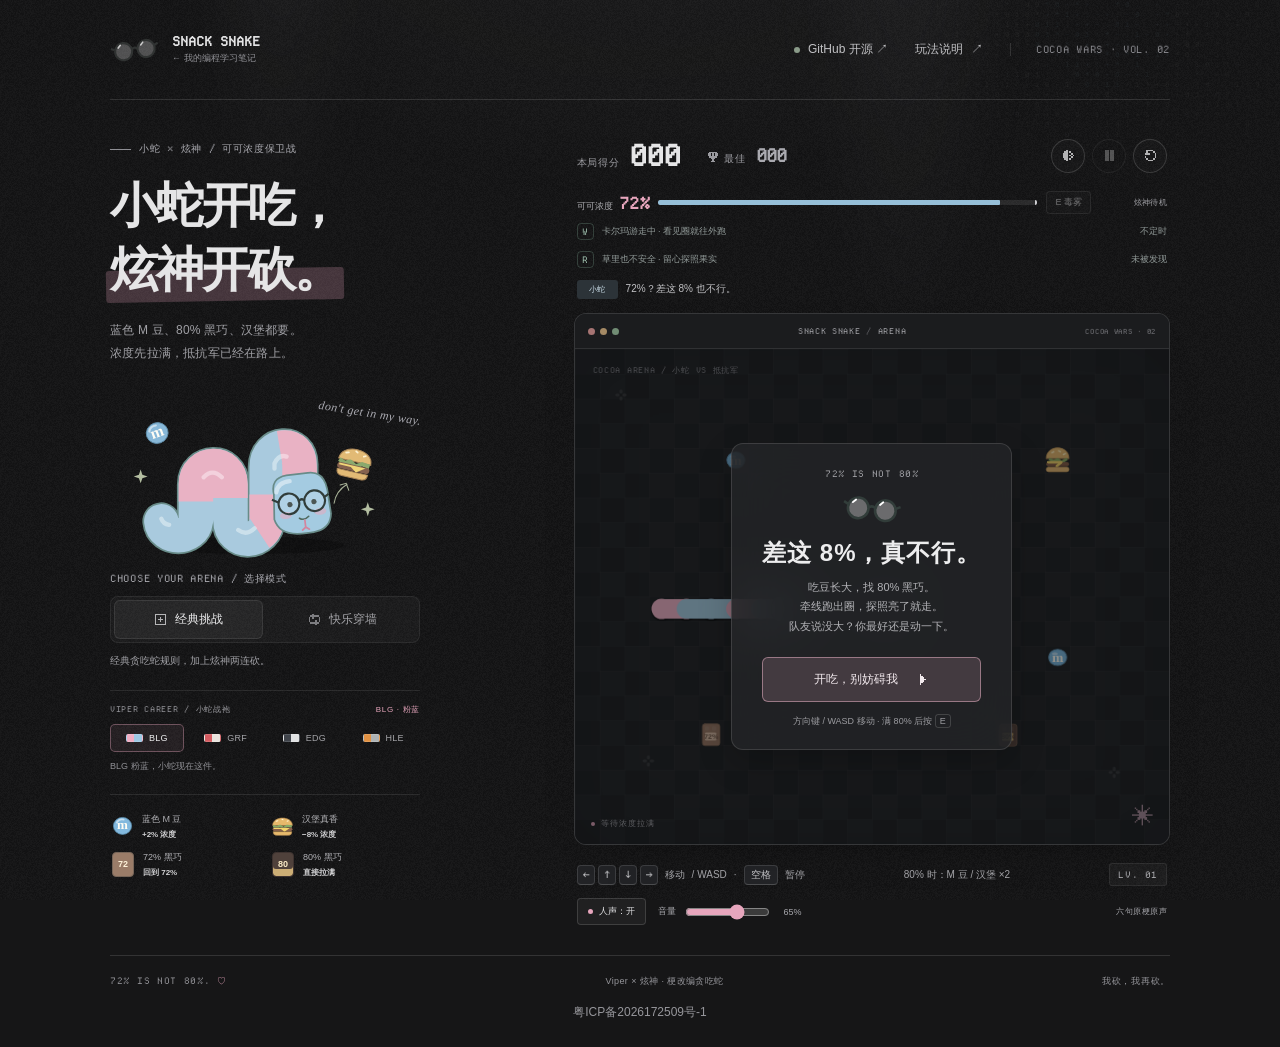
==== play/index.html @ d5237190 "Build personal programming notebook around the Snack Snake project" ====
<!doctype html>
<html lang="zh-CN">
<head>
<meta charset="UTF-8">
<meta name="viewport" content="width=device-width,initial-scale=1,viewport-fit=cover">
<meta name="theme-color" content="#161617">
<meta name="description" content="Viper × 炫神梗改编贪吃蛇：蓝色M豆、72%与80%黑巧、汉堡、毒雾护盾、抵抗军两连砍、卡尔玛牵线与小天潘森跳大。">
<link rel="canonical" href="https://viper3.icu/play/">
<link rel="icon" type="image/svg+xml" href="./favicon.svg">
<link rel="shortcut icon" href="./favicon.svg">
<title>粉蓝蛇蛇 · 浓度不够，炫神来凑</title>
<style>
:root{--paper:#f7f5ed;--ink:#303d3a;--muted:#808780;--pink:#f1aec4;--blue:#9ec8e4;--green:#dbe8cf;--line:#dcded3;--font:'PingFang SC','Hiragino Sans GB','Microsoft YaHei','Noto Sans CJK SC',sans-serif}
*{box-sizing:border-box}body{margin:0;background:var(--paper);color:var(--ink);font-family:var(--font);-webkit-font-smoothing:antialiased}button,a{-webkit-tap-highlight-color:transparent}button{font:inherit;color:inherit;cursor:pointer}button:focus-visible,a:focus-visible,canvas:focus-visible{outline:3px solid #528db2;outline-offset:4px}button:disabled{cursor:default;opacity:.4}button{touch-action:manipulation}button:not(:disabled){transition:background .18s,transform .18s,box-shadow .18s}button:not(:disabled):active{transform:translateY(2px)}button svg{width:20px;height:20px;fill:none;stroke:currentColor;stroke-width:1.7;stroke-linecap:round;stroke-linejoin:round}button svg.fill{fill:currentColor;stroke:none}.shell{max-width:1392px;padding:0 46px;margin:0 auto}.topbar{height:100px;border-bottom:1px solid var(--line);display:flex;align-items:center;justify-content:space-between;gap:20px}.brand{display:flex;gap:13px;align-items:center}.brand-mark{height:41px;width:49px;transform:rotate(-8deg)}.brand-name{font-family:Arial,Helvetica,sans-serif;font-size:15px;line-height:1.13;font-weight:800;letter-spacing:1px}.brand-name span{font-weight:500;font-size:10px;letter-spacing:2.2px}.top-right{display:flex;gap:27px;align-items:center;font-size:12px}.open-tag{display:flex;gap:8px;align-items:center;color:#727d6c}.open-tag i,.status-dot{width:6px;height:6px;background:#7e9a72;border-radius:50%}.text-btn{background:none;border:0;padding:9px 0;font-size:12px;display:flex;align-items:center;gap:8px}.text-btn:hover{color:#9a657e}.edition{border-left:1px solid var(--line);padding-left:25px;font:10px Arial,sans-serif;letter-spacing:1.8px;color:#8b9185}.layout{display:grid;grid-template-columns:minmax(280px,370px) minmax(0,1fr);gap:54px;padding:37px 0 30px;align-items:start}.intro{position:relative;padding-top:10px}.eyebrow{display:flex;gap:8px;align-items:center;font-size:10px;letter-spacing:2px;color:#7c8877;font-family:Arial,sans-serif}.eyebrow:before{content:'';width:21px;height:1px;background:#8c9985}h1{font-size:52px;line-height:1.34;letter-spacing:-2px;font-weight:650;margin:18px 0 16px}h1 .highlight{position:relative;isolation:isolate}h1 .highlight:before{content:'';position:absolute;inset:48% -4px 3%;background:var(--pink);z-index:-1;transform:rotate(-2deg);border-radius:3px}.intro-copy{font-size:12px;line-height:1.95;letter-spacing:.2px;color:#798076;margin:0}.mascot{height:211px;position:relative;margin:13px -6px 4px}.mascot>svg{width:100%;height:100%;overflow:visible}.mood{position:absolute;font:italic 12px Georgia,serif;letter-spacing:.4px;right:4px;top:28px;transform:rotate(9deg);color:#83907e}.mode-label{font-size:10px;letter-spacing:2px;color:#92978a;margin-bottom:10px}.modes{display:flex;gap:5px;background:#eaece2;padding:5px;border-radius:12px}.mode{flex:1;display:flex;align-items:center;justify-content:center;gap:7px;font-size:12px;padding:11px 5px;border:0;border-radius:8px;background:transparent;color:#7c8376}.mode[aria-pressed=true]{background:#fffef8;box-shadow:0 2px 7px #303d3a0a;color:var(--ink)}.mode svg{width:15px;height:15px}.mode-note{font-size:10px;color:#8f9588;margin:11px 0 0;min-height:17px}.snack-menu{display:flex;gap:20px;align-items:center;border-top:1px solid var(--line);margin-top:20px;padding-top:18px}.menu-item{display:flex;align-items:center;gap:9px;font-size:10px;color:#7a8276}.menu-item svg{width:30px;height:30px}.menu-item strong{font-weight:600;color:#56634f;margin-left:3px}.play-panel{min-width:0}.scorebar{display:flex;align-items:center;justify-content:space-between;padding:0 3px 16px;gap:8px}.scores{display:flex;align-items:center;gap:26px}.scoregroup{display:flex;gap:10px;align-items:baseline}.score-label{font-size:10px;letter-spacing:1px;color:#90978b}.score-number{font:600 29px Arial,sans-serif;letter-spacing:-1px;min-width:41px;font-variant-numeric:tabular-nums}.best-score{font-size:18px;color:#8c9685;min-width:26px}.record-icon{width:14px;height:14px;fill:none;stroke:#a0a78e;stroke-width:1.7;vertical-align:-2px;margin-right:4px}.round-actions{display:flex;gap:7px}.icon-btn{width:34px;height:34px;display:grid;place-items:center;border:1px solid #dce0d3;border-radius:50%;background:transparent}.icon-btn:hover{background:#e9eddf}.icon-btn svg{width:15px;height:15px}.board-frame{padding:10px;background:#e4eadb;border:1px solid #d1dac7;border-radius:24px;box-shadow:0 7px 0 #dbe1d1,0 18px 35px -24px #6c785c70;position:relative}.board{position:relative;border:1px solid #d3ddca;border-radius:15px;overflow:hidden;isolation:isolate;background:#f0f3e6}.board:after{content:'';position:absolute;inset:0;pointer-events:none;box-shadow:inset 0 0 30px #6481560a;z-index:3;border-radius:inherit}canvas{width:100%;height:auto;aspect-ratio:6/5;display:block;touch-action:none;outline:none}.overlay{position:absolute;inset:0;display:flex;align-items:center;justify-content:center;z-index:5;background:#f4f5eb35;transition:opacity .2s}.overlay[hidden]{display:none}.start-card{position:relative;text-align:center;background:#fffdf3f5;border:1px solid #fff;border-radius:22px;padding:27px 34px 24px;box-shadow:0 14px 50px #566c4b15;backdrop-filter:blur(7px);min-width:265px;transform:rotate(-1deg)}.tiny-title{font:9px Arial,sans-serif;letter-spacing:2.7px;color:#88927e}.card-glasses{display:block;width:59px;height:33px;margin:13px auto 4px;transform:rotate(6deg)}.overlay h2{font-size:27px;line-height:1.3;letter-spacing:1px;font-weight:600;margin:12px 0 9px}.overlay-copy{font-size:11px;color:#8c937f;line-height:1.8;margin:0 0 20px}.primary-btn{border:1px solid var(--ink);background:var(--ink);color:#fffdf3;padding:13px 26px;border-radius:10px;display:flex;gap:19px;align-items:center;justify-content:center;font-size:12px;width:100%;box-shadow:0 3px 0 #15251e}.primary-btn:hover{background:#48594b;box-shadow:0 4px 0 #15251e}.primary-btn svg{height:13px;width:13px}.start-hint{font-size:9px;color:#9a9f8f;margin:13px 0 0}.start-hint kbd{font:inherit;border:1px solid #dedfd3;border-radius:3px;padding:1px 4px}.board-top-note{position:absolute;left:18px;top:16px;font:8px Arial,sans-serif;letter-spacing:1.8px;color:#adb49d;pointer-events:none}.corner-flower{position:absolute;right:15px;bottom:14px;color:#aebca0;pointer-events:none;font-size:22px;font-family:Georgia,serif}.board-status{position:absolute;left:16px;bottom:15px;display:flex;align-items:center;gap:6px;color:#98a58a;font-size:8px;letter-spacing:1px;pointer-events:none}.board-status .status-dot{width:4px;height:4px;background:#99ac86}.under-board{display:flex;justify-content:space-between;align-items:center;padding:22px 3px 0;gap:10px}.control-hint{display:flex;align-items:center;gap:7px;font-size:10px;color:#8a9380}.keys{display:flex;gap:3px}.keys kbd{display:grid;place-items:center;width:18px;height:20px;border:1px solid #d5dbca;border-bottom-width:2px;border-radius:4px;font:10px Arial,sans-serif;color:#78866b;background:#fbfcf4}.under-note{font-size:10px;color:#8c9681}.under-note em{font-style:normal;color:#5d7450}.level-pill{font:9px Arial,sans-serif;background:#e9edde;color:#7c8a70;padding:5px 8px;border-radius:5px;letter-spacing:.6px}.footer{border-top:1px solid var(--line);padding:19px 0 23px;display:flex;align-items:center;justify-content:space-between;color:#919787;font-size:9px;letter-spacing:.4px}.footer .english{font:9px Arial,sans-serif;letter-spacing:1.4px}.footer b{color:#d194a9;font-weight:400}.dpad{display:none;grid-template-columns:repeat(3,46px);grid-template-rows:repeat(2,39px);gap:5px;justify-content:center;margin:20px auto 0}.dpad button{background:#e8ecdf;border:1px solid #d3dcc8;border-bottom-width:3px;border-radius:10px;font:20px Arial,sans-serif}.dpad [data-dir=up]{grid-column:2}.dpad [data-dir=left]{grid-column:1;grid-row:2}.dpad [data-dir=down]{grid-column:2;grid-row:2}.dpad [data-dir=right]{grid-column:3;grid-row:2}.toast{position:fixed;bottom:30px;left:50%;transform:translate(-50%,20px);padding:12px 22px;background:#303d3af2;color:#fffdf5;border-radius:11px;opacity:0;pointer-events:none;font-size:12px;transition:.2s;z-index:20;max-width:90%;text-align:center}.toast.show{transform:translate(-50%,0);opacity:1}dialog{border:1px solid #dedfd1;background:var(--paper);color:var(--ink);border-radius:24px;padding:30px 34px;max-width:430px;width:calc(100% - 36px);box-shadow:0 15px 80px #303d3a25}dialog::backdrop{background:#303d3a55;backdrop-filter:blur(4px)}.dialog-top{display:flex;justify-content:space-between;align-items:center}dialog h2{font-size:23px;margin:0}dialog p{font-size:12px;line-height:2;color:#7a8273;margin:19px 0}.rules{padding:0;list-style:none;margin:22px 0}.rules li{font-size:12px;border-top:1px solid var(--line);padding:13px 0;display:flex;justify-content:space-between;gap:12px}.rules span{color:#8d9584}.small-copy{font-size:10px!important}.float-up{animation:float 4s ease-in-out infinite;transform-origin:50% 50%}@keyframes float{50%{transform:translateY(-8px) rotate(2.5deg)}}.wiggle{animation:wiggle .3s ease-in-out}@keyframes wiggle{25%{transform:translateX(-3px)}75%{transform:translateX(3px)}}@media(min-width:1450px){.layout{padding-top:52px;gap:70px}.mascot{height:239px}h1{font-size:58px}.topbar{height:110px}}
@media(max-width:1100px){.shell{padding:0 30px}.layout{grid-template-columns:280px minmax(0,1fr);gap:30px;padding-top:30px}h1{font-size:45px}.mascot{height:172px}.scores{gap:17px}.scoregroup{gap:7px}.control-hint{font-size:9px}.control-hint .wasd{display:none}.intro-copy{font-size:11px}.snack-menu{gap:12px}.start-card{padding:20px 26px;min-width:245px}.edition{display:none}.under-note{font-size:9px}}
@media(min-width:781px) and (max-height:850px){.shell{max-width:1160px;padding:0 34px}.topbar{height:72px}.layout{grid-template-columns:310px minmax(0,1fr);gap:42px;padding:23px 0 20px}.play-panel{max-width:calc((100svh - 258px)*1.2);justify-self:end}.intro{padding-top:7px}.eyebrow{font-size:9px}h1{font-size:44px;margin:13px 0 11px}.intro-copy{font-size:11px}.mascot{height:166px;margin-top:4px}.mode-label{font-size:9px;margin-bottom:8px}.mode{padding:9px 5px}.mode-note{font-size:9px}.snack-menu{margin-top:15px;padding-top:13px}.under-board{padding-top:17px}.footer{padding:16px 0 20px}}
@media(max-width:780px){.shell{max-width:620px;padding:0 22px}.topbar{height:77px}.top-right{gap:19px}.open-tag{font-size:10px}.brand-name{font-size:12px}.brand-name span{font-size:8px}.brand-mark{width:38px;height:33px}.layout{display:flex;flex-direction:column;gap:23px;padding:25px 0}.intro{padding:0;width:100%}.eyebrow{font-size:9px}h1{font-size:37px;letter-spacing:-1px;margin:12px 0 9px;line-height:1.4}h1 br{display:none}.intro-copy{font-size:11px;line-height:1.8}.mascot{position:absolute;right:-8px;top:-16px;width:147px;height:126px;pointer-events:none}.mood{display:none}.mascot .decor{display:none}.intro h1{max-width:75%}.intro-copy{max-width:70%}.mode-box{margin-top:20px;display:flex;align-items:center;gap:12px}.mode-label{display:none}.modes{width:255px;padding:4px}.mode{padding:9px 6px;font-size:11px}.mode-note{margin:0;font-size:9px;max-width:115px;line-height:1.7}.snack-menu{display:none}.play-panel{width:100%}.scorebar{padding-bottom:13px}.board-frame{padding:7px;border-radius:20px}.board{border-radius:13px}.under-board{padding-top:17px}.dpad{display:grid}.footer{font-size:8px;gap:10px;padding-top:17px}.footer .english{font-size:8px;letter-spacing:.6px}.under-note{font-size:9px}.board-top-note{font-size:7px;left:12px;top:12px}.board-status{left:12px;bottom:11px}.corner-flower{right:12px;bottom:8px}.start-card{min-width:220px;padding:17px 24px}.overlay h2{font-size:23px}.overlay-copy{margin-bottom:15px;font-size:10px}.card-glasses{width:48px;height:26px;margin-top:10px}.start-hint{font-size:8px}.primary-btn{padding:12px 20px;font-size:11px}.tiny-title{font-size:8px}}
@media(max-width:390px){.shell{padding:0 16px}.intro h1{font-size:31px}.mascot{width:130px;right:-10px;top:-10px}.top-right{gap:10px}.open-tag{display:none}.mode-note{font-size:8px}.modes{min-width:218px}.scores{gap:13px}.score-label{font-size:9px}.score-number{font-size:25px}.best-score{font-size:17px}.icon-btn{width:31px;height:31px}.round-actions{gap:5px}.control-hint{gap:5px;font-size:8px}.keys kbd{width:16px;height:18px}.under-note{font-size:8px}.start-card{min-width:200px;padding:15px 20px}.start-hint{margin-top:10px}}
.highlight{display:inline-block;white-space:nowrap}
@media(max-width:780px){h1 br{display:block}}
@media(prefers-reduced-motion:reduce){*{animation:none!important;transition:none!important}}

.eyebrow{font-family:var(--font);letter-spacing:1.4px}.meme-menu{display:grid;grid-template-columns:1fr 1fr;gap:11px 10px}.menu-item{font-size:9px;gap:7px}.menu-item svg{width:25px;height:25px;flex-shrink:0}.menu-item strong{font-size:8px;display:block;margin:3px 0 0}.cocoa-icon{display:grid;place-items:center;width:22px;height:25px;border:1px solid #796455;border-radius:4px;background:#9e7b64;color:#fff1d3;font:700 9px Arial,sans-serif;flex-shrink:0;margin:0 2px}.cocoa-icon.high{background:#514139;border-color:#3e322e;box-shadow:inset 0 -7px #d1ae6b;color:#ffedc1}.meme-hud{margin:0 3px 11px}.fuel-row{display:flex;gap:9px;align-items:center;height:25px}.fuel-label{font-size:9px;white-space:nowrap;color:#87917c}.fuel-label strong{font:600 16px Arial,sans-serif;color:#657b55;margin-left:4px}.fuel-track{flex:1;min-width:20px;height:8px;background:#e5e5da;border-radius:5px;position:relative;overflow:hidden}.fuel-track span{display:block;background:#b7c6a1;height:100%;width:90%;transition:width .2s,background .2s;border-radius:inherit}.fuel-track i{position:absolute;right:0;top:0;width:2px;height:100%;background:#8f9d7b}.fuel-track.charged span{background:linear-gradient(90deg,#9ac7df,#dda9c1)}.power-btn{font-size:9px;white-space:nowrap;border:1px solid #bdcfb1;border-bottom-width:2px;background:#dce8cf;border-radius:6px;padding:5px 8px;line-height:1.3;color:#536c43}.power-btn:not(:disabled){background:#303d3a;border-color:#303d3a;color:#fff9ee}.power-btn:disabled{opacity:.5}.rival-status{font-size:8px;letter-spacing:.3px;color:#8a927e;white-space:nowrap;min-width:67px;text-align:right}.rival-status.danger{color:#a85c45}.dialogue-row{display:flex;align-items:center;gap:8px;margin-top:7px;font-size:10px;min-height:22px;color:#64745b}.speaker{display:inline-flex;justify-content:center;align-items:center;min-width:41px;flex-shrink:0;background:#dcebf3;color:#68889c;padding:4px 7px;border-radius:5px;font-size:8px}.speaker.enemy{background:#f3dfcd;color:#a17650}.dialogue-row #dialogue{line-height:1.6}.meme-notes{border-top:1px solid var(--line);padding:15px 0;margin:8px 0 13px;font-size:11px}.meme-notes summary{cursor:pointer;color:#667b57}.meme-notes p{font-size:10px;margin:12px 0;line-height:1.9}.meme-notes a{display:block;font-size:10px;line-height:2;color:#638ca3;text-decoration:none}dialog{max-height:85svh;overflow:auto}.board-frame.powered{border-color:#b3c8a0;box-shadow:0 7px 0 #c5d7b4,0 0 29px #b7d6a53a}.board-frame.under-attack{border-color:#d9b295}.dpad{position:relative}.mobile-power{grid-column:3;grid-row:1;font:9px var(--font)!important;background:#d9e8d0!important}.footer .english:last-child{font-family:var(--font);letter-spacing:1px}
@media(min-width:781px){.play-panel{width:100%;max-width:calc((100svh - 320px)*1.2);justify-self:end}}
@media(min-width:781px) and (max-height:850px){.play-panel{max-width:calc((100svh - 320px)*1.2)}.mascot{height:151px}.meme-menu{padding-top:11px;margin-top:12px;gap:8px}.menu-item{font-size:8px}.under-note{font-size:8px}.wasd{display:none!important}.meme-hud{margin-bottom:10px}.fuel-row{gap:7px}}
@media(max-width:780px){.meme-menu{display:none}.eyebrow{font-size:8px}.meme-hud{margin:0 2px 10px}.fuel-row{gap:6px}.fuel-label{font-size:8px}.fuel-label strong{font-size:14px;margin-left:3px}.power-btn{font-size:8px;padding:5px 6px}.rival-status{font-size:7px;min-width:60px}.dialogue-row{font-size:9px;margin-top:6px;min-height:23px}.speaker{font-size:7px;min-width:36px;padding:3px 5px}.under-note{font-size:8px;max-width:115px;text-align:center;line-height:1.7}.footer{flex-wrap:wrap}.intro-copy{max-width:73%}.mood{display:none}.start-card{padding-left:19px;padding-right:19px}.overlay h2{font-size:21px}.overlay-copy{font-size:9px}.tiny-title{letter-spacing:2px}}

.audio-controls{display:flex;align-items:center;gap:12px;margin:12px 3px 0;font-size:9px;color:#8a9382;min-height:25px}.voice-toggle{display:flex;align-items:center;gap:6px;white-space:nowrap;border:1px solid #d5ddca;background:transparent;padding:6px 10px;border-radius:6px;font-size:9px}.voice-toggle i{width:5px;height:5px;border-radius:50%;background:#b2b7a9}.voice-toggle[aria-pressed=true]{background:#e6eddf;color:#60794f}.voice-toggle[aria-pressed=true] i{background:#88a86c}.voice-toggle.speaking{border-color:#98b7ce;background:#e1edf2}.audio-controls label{display:flex;align-items:center;gap:7px}.audio-controls input{width:85px;accent-color:#8caa7d;cursor:pointer}.audio-controls output{width:26px;font:9px Arial,sans-serif}.voice-caption{margin-left:auto;min-width:0;overflow:hidden;text-overflow:ellipsis;white-space:nowrap;font-size:8px;letter-spacing:.5px}.voice-samples{border:0;border-top:1px solid var(--line);padding:17px 0 0;margin:18px 0}.voice-samples legend{font-size:11px;color:#687b5b;padding-right:9px}.voice-samples>div{display:grid;grid-template-columns:1fr 1fr;gap:7px}.voice-samples button{font-size:10px;text-align:left;background:#e9ede1;border:1px solid #d5ddca;border-radius:6px;padding:9px 8px;line-height:1.5}.voice-samples p{margin:10px 0;font-size:9px;line-height:1.8}.voice-samples a{color:#638ca3}.voice-samples button:before{content:'▷';margin-right:5px;color:#7b9370}input:focus-visible{outline:2px solid #528db2;outline-offset:3px}
@media(min-width:781px){.play-panel{max-width:calc((100svh - 403px)*1.2)}}
@media(max-width:780px){.audio-controls{gap:8px;margin-top:12px}.audio-controls input{width:74px}.voice-caption{font-size:7px}.voice-toggle{font-size:8px;padding:6px 8px}}

@font-face{font-family:DepartureMono;src:url('[data-uri]') format('woff2');font-display:swap}
:root{--paper:#161617;--ink:#e2e2e3;--muted:#96969a;--pink:#f1aec4;--blue:#9ec8e4;--green:#dbe8cf;--line:#ffffff20;--accent:#e7a6bd;--accent-2:#96bfd8;--board-bg:#191a1c;--board-alt:#1d1e20;--board-line:#ffffff09;--font-mono:'DepartureMono',monospace}
body{isolation:isolate;background:var(--paper);color:var(--ink)}
.ambient-lights{position:fixed;inset:0;z-index:0;overflow:hidden;pointer-events:none;background:radial-gradient(ellipse 54% 45% at 50% -12%,#ffffff0b,transparent 78%)}
.ambient-lights:before,.ambient-lights:after{content:"";position:absolute;inset:-24%;pointer-events:none;filter:blur(30px)}
.ambient-lights:before{background:radial-gradient(ellipse 110px 620px at 31% 0%,#d8d8dc12,transparent 78%),radial-gradient(ellipse 130px 700px at 64% 5%,#d5d5da10,transparent 80%);animation:light-drift 24s ease-in-out infinite alternate}
.ambient-lights:after{background:radial-gradient(ellipse 600px 260px at 50% 0%,#ffffff09,transparent 78%);animation:light-breathe 12s ease-in-out infinite alternate}
.glyph-field{position:fixed;inset:0;width:100%;height:100%;z-index:1;pointer-events:none;opacity:.74}
.page-grain{position:fixed;inset:0;z-index:2;opacity:.15;pointer-events:none;background:url('[data-uri]') repeat;background-size:128px 128px}
.shell{position:relative;z-index:3;max-width:1152px}
.topbar,.footer{border-color:var(--line)}
.brand-name{font-family:var(--font-mono);color:#e4e4e5;font-size:13px;letter-spacing:0}.brand-name span{font-size:8px;letter-spacing:1.2px;color:#929297}
.brand{text-decoration:none;color:inherit}.brand-name span{font-family:var(--font);letter-spacing:0;font-size:9px}.brand-mark{opacity:.78}.brand-mark use{filter:grayscale(.8)}
.top-right,.text-btn{color:#c2c2c5}.open-tag{color:#a5b5a3}.open-tag i,.status-dot{background:#8a9b89}.edition{color:#8d8d92;border-color:#ffffff20}
.text-btn:hover,.meme-notes summary:hover{color:var(--accent)}
h1{color:#e5e5e6}h1 .highlight:before{background:var(--accent);opacity:.23;transform:rotate(-1deg)}
.eyebrow,.mode-label,.palette-heading,.edition,.score-label,.tiny-title,.board-top-note,.window-build,.footer .english{font-family:var(--font-mono);letter-spacing:.7px}
.eyebrow,.mode-label{color:#aaaab0}.eyebrow:before{background:#8e8e93}.intro-copy,.mode-note{color:#a0a0a5}
.mood{color:#aaaab1}.mascot>svg{filter:saturate(.88)}.mascot .mascot-outline{stroke:var(--mascot-outline)}.mascot .mascot-body{stroke:var(--mascot-body)}.mascot .mascot-accent{stroke:var(--mascot-accent)}.mascot .mascot-head{fill:var(--mascot-head);stroke:var(--mascot-outline)}
.modes{background:#ffffff08;border:1px solid #ffffff12;border-radius:8px;padding:3px}.mode{border-radius:6px;color:#a4a4a8}.mode[aria-pressed=true]{color:#ededee;background:#ffffff0c;box-shadow:inset 0 0 0 1px #ffffff17}.mode svg{opacity:.72}
.palette-box{margin-top:19px;padding-top:13px;border-top:1px solid #ffffff18}.palette-heading{display:flex;justify-content:space-between;align-items:center;gap:10px;font-size:8px;color:#98989d}.palette-current{color:var(--accent);font-family:var(--font)}
.palette-options{display:flex;gap:5px;margin-top:9px}.palette-option{display:flex;align-items:center;justify-content:center;gap:6px;min-width:0;flex:1;padding:7px 4px;background:transparent;border:1px solid transparent;border-radius:5px;color:#a4a4a8;font-size:9px;letter-spacing:.2px}.palette-option:hover{background:#ffffff08}.palette-option[aria-pressed=true]{border-color:color-mix(in srgb,var(--accent) 38%,transparent);background:color-mix(in srgb,var(--accent) 8%,transparent);color:#eeeeef}.swatch{width:17px;height:8px;border-radius:2px;background:linear-gradient(90deg,#f1aec4 0 50%,#9ec8e4 50%);border:1px solid #ffffff20;flex-shrink:0}.swatch.griffin{background:linear-gradient(90deg,#d45c61 0 50%,#e9e3dd 50%)}.swatch.edg{background:linear-gradient(90deg,#40444b 0 50%,#e0e1e2 50%)}.swatch.hle{background:linear-gradient(90deg,#e19142 0 50%,#aeb3b4 50%)}.palette-note{font-size:9px;line-height:1.6;color:#8e8e93;margin:7px 0 0;min-height:14px}
.snack-menu{border-color:#ffffff19}.menu-item{color:#b1b1b5}.menu-item strong{color:#d2d2d4}.cocoa-icon{filter:saturate(.85)}
.score-number{font-family:var(--font-mono);color:#e5e5e6}.best-score{color:#aaaab0}.score-label{color:#9b9ba0}.record-icon{stroke:#a5a5aa}
.icon-btn{border-color:#ffffff26;color:#cdcdcf;background:#ffffff04}.icon-btn:hover{background:#ffffff0c}.round-actions svg{opacity:.85}.pixel-icon{fill:currentColor;stroke:none;shape-rendering:crispEdges;flex-shrink:0}
.meme-hud{margin-bottom:13px}.fuel-label{color:#b0b0b4}.fuel-label strong{font-family:var(--font-mono);color:var(--accent)}.fuel-track{height:5px;background:#ffffff18;border-radius:2px}.fuel-track span{background:var(--accent-2);border-radius:1px}.fuel-track.charged span{background:linear-gradient(90deg,var(--accent-2),var(--accent))}.fuel-track i{background:#d0d0d4}.power-btn{border:1px solid #ffffff25;border-radius:4px;background:#ffffff08;color:#c8c8ca}.power-btn:not(:disabled){background:color-mix(in srgb,var(--accent) 16%,#191a1c);border-color:color-mix(in srgb,var(--accent) 42%,transparent);color:#f1e9ec}.rival-status{color:#a0a0a5}.rival-status.danger{color:#e0a27f}.dialogue-row{color:#c1c1c4}.speaker{background:color-mix(in srgb,var(--accent-2) 15%,#191a1c);color:#c9dce6;border-radius:3px}.speaker.enemy{background:#d39a6d18;color:#e1bb9d}
.board-frame{padding:0;background:#191a1c;border:1px solid #ffffff20;border-radius:12px;box-shadow:0 16px 42px -34px #000b;overflow:hidden}
.board-window-bar{height:35px;display:flex;align-items:center;justify-content:space-between;gap:12px;padding:0 13px;border-bottom:1px solid #ffffff18;background:#1b1c1e;color:#aaaaaf;font:8px var(--font-mono);letter-spacing:.7px}
.window-lights{display:flex;gap:5px}.window-lights i{display:block;width:7px;height:7px;border-radius:50%;background:#727276}.window-lights i:first-child{background:#a67473}.window-lights i:nth-child(2){background:#a58a65}.window-lights i:nth-child(3){background:#718c74}.board-window-bar>b,.board-window-bar b{color:#646469;font-weight:400}.window-build{font-size:7px;color:#77777c}
.board{border:0;border-radius:0;background:var(--board-bg)}.board:after{inset:0;border-radius:0;box-shadow:inset 0 0 70px #0002}
.overlay{background:#11121477}.start-card{background:#242528c9;border:1px solid #ffffff20;border-radius:12px;padding:24px 30px 21px;box-shadow:0 12px 34px #0003;backdrop-filter:blur(28px) saturate(112%);-webkit-backdrop-filter:blur(28px) saturate(112%);transform:none}.tiny-title{color:#a8a8ad}.overlay h2{color:#ededee;font-size:24px}.overlay-copy{color:#b3b3b7}.card-glasses{filter:grayscale(.15)}
.primary-btn{border-color:color-mix(in srgb,var(--accent) 45%,#ffffff20);background:color-mix(in srgb,var(--accent) 16%,#242528);color:#f2e9ed;border-radius:6px;box-shadow:none}.primary-btn:hover{background:color-mix(in srgb,var(--accent) 23%,#242528);box-shadow:none;transform:translateY(-2px)}.start-hint{color:#9c9ca1}.start-hint kbd{border-color:#ffffff27}.board-top-note{color:#85858a}.corner-flower{color:color-mix(in srgb,var(--accent) 47%,#77777d)}.board-status{color:#a3a3a8}.board-status .status-dot{background:var(--accent)}
.under-board{padding-top:18px}.control-hint,.under-note{color:#a4a4a8}.under-note em{color:var(--accent)}.keys kbd{font-family:var(--font-mono);color:#c5c5c8;background:#222326;border:1px solid #ffffff20;border-bottom-color:#ffffff31}.level-pill{font-family:var(--font-mono);border-radius:3px;background:#ffffff0a;color:#b4b4b8;border:1px solid #ffffff13}
.audio-controls{color:#a7a7ac}.voice-toggle{border-color:#ffffff24;color:#c5c5c9;border-radius:4px}.voice-toggle[aria-pressed=true]{background:#ffffff0b;color:#e0e0e2}.voice-toggle i{background:#77777d}.voice-toggle[aria-pressed=true] i{background:var(--accent)}.voice-toggle.speaking{border-color:color-mix(in srgb,var(--accent-2) 55%,transparent);background:#ffffff0b}.audio-controls input{accent-color:var(--accent)}
.footer{color:#96969b;flex-wrap:wrap;gap:14px}.footer b{color:var(--accent)}.icp-record{flex-basis:100%;text-align:center;color:inherit;text-decoration:none;font-size:12px;line-height:1.7;letter-spacing:0}.icp-record:hover{text-decoration:underline;text-underline-offset:3px}
.toast{background:#242528ed;border:1px solid #ffffff20;backdrop-filter:blur(18px);border-radius:6px}
.karma-hud,.pantheon-hud{display:flex;align-items:center;gap:8px;min-height:23px;margin:5px 0 1px;color:#929b99;font-size:9px}.karma-mark{width:17px;height:17px;display:grid;place-items:center;border:1px solid #8ab9a144;border-radius:4px;color:#a7cab7;font:9px var(--font-mono)}.pantheon-hud[data-phase=reveal]{color:#b7d8cb}.pantheon-hud[data-phase=warning]{color:#e4c195}.pantheon-hud[data-phase=landing]{color:#e3b18e}.board-frame.skyfall{border-color:#c7a07899}.speaker.teammate{background:#91b1ce1a;color:#b3cddd}.karma-hud[data-phase=tether]{color:#b6dac7}.karma-hud[data-phase=rooted]{color:#dfb3db}.karma-hud[data-phase=rooted] .karma-mark{border-color:#cba1ce66;color:#dfb3db}.karma-timer{margin-left:auto;font:9px var(--font-mono);color:inherit;white-space:nowrap}.board-frame.rooted{border-color:#b78cb1aa}.speaker.karma{background:#82b59a1c;color:#bad5c4}
@media(max-width:780px){.karma-hud,.pantheon-hud{font-size:8px;gap:6px;margin-top:3px}.karma-timer{font-size:8px}.control-hint{flex-shrink:0}.control-hint .keys,.control-hint>span{display:none}.control-hint:after{content:'滑动棋盘 / 下方方向键';font-size:9px;white-space:nowrap}.level-pill{white-space:nowrap;flex-shrink:0}}
dialog{border:1px solid #ffffff21;background:#202124e8;color:#e2e2e4;border-radius:12px;box-shadow:0 18px 54px #0005;backdrop-filter:blur(30px) saturate(112%);-webkit-backdrop-filter:blur(30px) saturate(112%)}dialog::backdrop{background:#09090aa8;backdrop-filter:blur(6px)}dialog p,.rules span{color:#b0b0b5}.rules li,.voice-samples,.meme-notes{border-color:#ffffff1b}.meme-notes summary,.voice-samples legend{color:var(--accent)}.meme-notes a,.voice-samples a{color:var(--accent-2)}.voice-samples button{background:#ffffff08;border:1px solid #ffffff1b;color:#d0d0d2;border-radius:4px}.voice-samples button:before{color:var(--accent)}.dialog-top .icon-btn{border-radius:5px}
.dpad button{background:#222326;border:1px solid #ffffff20;border-bottom:2px solid #ffffff30;border-radius:6px;color:#d1d1d4}.mobile-power{background:#ffffff0b!important;color:#ddd!important}.board-frame.powered{border-color:color-mix(in srgb,var(--accent) 55%,transparent);box-shadow:0 0 24px color-mix(in srgb,var(--accent) 15%,transparent)}.board-frame.under-attack{border-color:#d09a75}
button:not(:disabled):hover{transition-duration:.18s}button:not(:disabled):active{transform:translateY(1px)}
@keyframes light-drift{0%{transform:translate3d(-2%,0,0) rotate(-.5deg);opacity:.7}100%{transform:translate3d(3%,1%,0) rotate(.6deg);opacity:1}}
@keyframes light-breathe{0%{transform:translate3d(-2%,-1%,0) scale(.97);opacity:.6}100%{transform:translate3d(2%,1%,0) scale(1.04);opacity:1}}
@media(min-width:781px){.intro{padding-top:5px}.palette-box{max-width:340px}.palette-option{padding:8px 4px}.layout{grid-template-columns:minmax(280px,310px) minmax(0,1fr);gap:50px}h1{font-size:48px}.mascot{height:190px}}
@media(max-width:780px){.glyph-field{opacity:.56}.ambient-lights:before{opacity:.65}.topbar{height:72px}.layout{padding-top:22px}.palette-box{margin-top:12px;padding-top:10px}.palette-options{max-width:360px}.palette-option{font-size:8px;padding:6px 2px}.palette-note{font-size:8px}.board-window-bar{height:29px;padding:0 10px;font-size:7px}.window-build{font-size:6px}.board-frame{border-radius:9px}.start-card{border-radius:9px;padding:16px 22px}.overlay h2{font-size:20px}.footer{border-color:#ffffff1c}}
@media(max-width:390px){.palette-heading{font-size:7px}.palette-options{gap:2px}.palette-option{gap:4px}.swatch{width:13px;height:7px}.board-window-bar{height:27px}}
@media(prefers-reduced-motion:reduce){.ambient-lights:before,.ambient-lights:after{animation:none!important}}
</style>
</head>
<body>
<div class="ambient-lights" aria-hidden="true"></div>
<canvas class="glyph-field" id="glyphField" aria-hidden="true"></canvas>
<div class="page-grain" aria-hidden="true"></div>
<svg width="0" height="0" aria-hidden="true" style="position:absolute"><defs>
 <symbol id="glasses" viewBox="0 0 80 40"><g fill="#ffffff55" stroke="#303d3a" stroke-width="3.5"><circle cx="22" cy="21" r="14"/><circle cx="59" cy="21" r="14"/><path d="M36 19Q40 15 45 19M8 17L2 14M73 17L79 14" fill="none"/></g><path d="M14 14L18 10M51 14L55 10" stroke="white" stroke-width="2.5" stroke-linecap="round"/></symbol>
 <symbol id="candy" viewBox="0 0 44 44"><ellipse cx="22" cy="26" rx="17" ry="13" fill="#303d3a12"/><ellipse cx="22" cy="21" rx="16" ry="15" fill="#83b9de" stroke="#5c8faf" stroke-width="1.3"/><path d="M12 15Q16 8 24 10" fill="none" stroke="#fff8" stroke-width="3" stroke-linecap="round"/><text x="22" y="27" font-family="Georgia,serif" font-weight="bold" font-size="23" text-anchor="middle" fill="#fffdf4">m</text></symbol>
 <symbol id="burger" viewBox="0 0 48 44"><ellipse cx="24" cy="36" rx="21" ry="4" fill="#303d3a12"/><path d="M5 20C5 1 43 1 43 20Z" fill="#e7b96b" stroke="#ae8550" stroke-width="1.2"/><path d="M12 12l3-1m8-3 2 1m8 3 2-1" stroke="#fff2cc" stroke-width="2" stroke-linecap="round"/><path d="M6 21l7 3 6-3 7 4 7-4 9 1" fill="none" stroke="#88aa66" stroke-width="5" stroke-linejoin="round"/><rect x="5" y="24" width="38" height="7" rx="3.5" fill="#88604b"/><path d="M7 25h31l-10 7-7-5H7Z" fill="#f4d56a"/><path d="M6 32h36q0 7-7 7H13q-7 0-7-7Z" fill="#e7b96b" stroke="#ae8550" stroke-width="1.2"/></symbol>
</defs></svg>
<div class="shell">
 <header class="topbar">
  <a class="brand" href="https://viper3.icu/" aria-label="返回我的编程学习笔记"><svg class="brand-mark" aria-hidden="true"><use href="#glasses"/></svg><div class="brand-name">SNACK SNAKE<br><span>← 我的编程学习笔记</span></div></a>
  <div class="top-right"><a class="open-tag" href="https://github.com/Cass-ette/snack-snake" target="_blank" rel="noopener noreferrer" style="color:inherit;text-decoration:none"><i></i> GitHub 开源 ↗</a><button class="text-btn" id="helpBtn">玩法说明 <span aria-hidden="true">↗</span></button><span class="edition">COCOA WARS · VOL. 02</span></div>
 </header>
 <main class="layout">
  <section class="intro" aria-label="粉蓝贪吃蛇">
   <div class="eyebrow">小蛇 × 炫神 / 可可浓度保卫战</div>
   <h1>小蛇开吃，<br><span class="highlight">炫神开砍。</span></h1>
   <p class="intro-copy">蓝色 M 豆、80% 黑巧、汉堡都要。<br>浓度先拉满，抵抗军已经在路上。</p>
   <div class="mascot" aria-hidden="true">
    <span class="mood">don't get in my way.</span>
    <svg viewBox="0 0 370 220" role="img" aria-label="戴圆框眼镜的粉蓝相间小蛇">
     <ellipse cx="170" cy="194" rx="107" ry="10" fill="#00000040"/>
     <g class="float-up">
       <path class="mascot-outline" d="M65 166C67 187 102 188 105 165L105 123C105 96 145 94 145 123V164C145 195 187 192 187 163V103C187 74 225 72 225 100V142" fill="none" stroke="#58796e" stroke-width="44" stroke-linecap="round"/>
       <path class="mascot-body" d="M65 166C67 187 102 188 105 165L105 123C105 96 145 94 145 123V164C145 195 187 192 187 163V103C187 74 225 72 225 100V142" fill="none" stroke="#a4cce3" stroke-width="40" stroke-linecap="round"/>
       <path class="mascot-accent" d="M105 143V123C105 96 145 94 145 123V139M179 180Q188 174 187 157V135M202 81Q226 77 225 106V118" fill="none" stroke="#efb2c6" stroke-width="40"/>
      <path d="M65 163Q67 169 74 170M114 115Q124 104 135 115M154 176Q164 183 173 174M196 105V99Q201 88 210 91" fill="none" stroke="#fff6" stroke-width="5" stroke-linecap="round"/>
      <g transform="translate(190 119) rotate(-7 37 28)">
        <path class="mascot-head" d="M7 12Q5-7 24-8H49Q67-8 69 13L70 42Q67 63 39 61Q8 62 4 41Z" fill="#a4cce3" stroke="#58796e" stroke-width="2"/>
       <path d="M10 10Q13-1 27-1" fill="none" stroke="#fff7" stroke-width="5" stroke-linecap="round"/>
       <ellipse cx="18" cy="38" rx="7" ry="4" fill="#e9a8bf99"/><ellipse cx="58" cy="38" rx="7" ry="4" fill="#e9a8bf99"/>
       <circle cx="24" cy="26" r="3" fill="#303d3a"/><circle cx="52" cy="26" r="3" fill="#303d3a"/>
       <g fill="#fff2" stroke="#303d3a" stroke-width="2.5"><circle cx="23" cy="25" r="12"/><circle cx="53" cy="25" r="12"/><path d="M35 23Q38 20 41 23M11 22L4 18M65 22L70 19" fill="none"/></g>
       <path d="M33 43Q38 47 44 42" fill="none" stroke="#4d6b5e" stroke-width="1.8" stroke-linecap="round"/>
       <path d="M39 46V54M39 54l-4 3M39 54l4 3" stroke="#db829f" stroke-width="2" fill="none" stroke-linecap="round"/>
      </g>
     </g>
     <g class="decor"><g transform="translate(270 72) rotate(13)"><use href="#burger" width="48" height="44"/></g><g transform="translate(38 54) rotate(-20)"><use href="#candy" width="35" height="35"/></g><path d="M39 112l2-6 2 6 6 2-6 2-2 6-2-6-6-2Zm263 38 2-6 2 6 6 2-6 2-2 6-2-6-6-2Z" fill="#b3bf9e"/><path d="M280 123q-13 8-15 22M282 130l-3-8-7 2" fill="none" stroke="#a8b395" stroke-width="1.2" stroke-linecap="round"/></g>
    </svg>
   </div>
   <div class="mode-box"><div class="mode-label">CHOOSE YOUR ARENA / 选择模式</div><div class="modes" role="group" aria-label="游戏模式">
    <button class="mode" data-mode="classic" aria-pressed="true"><svg viewBox="0 0 20 20"><rect x="3" y="3" width="14" height="14" rx="3"/><path d="M7 10h6m-2-2 2 2-2 2"/></svg>经典挑战</button>
    <button class="mode" data-mode="wrap" aria-pressed="false"><svg viewBox="0 0 20 20"><path d="M3 7h10a4 4 0 0 1 0 8H7M6 4 3 7l3 3m4 2-3 3 3 3"/></svg>快乐穿墙</button>
   </div><p class="mode-note" id="modeNote">经典贪吃蛇规则，加上炫神两连砍。</p></div>
   <div class="palette-box">
    <div class="palette-heading"><span>VIPER CAREER / 小蛇战袍</span><span class="palette-current" id="paletteCurrent">BLG · 粉蓝</span></div>
    <div class="palette-options" role="group" aria-label="选择小蛇配色">
     <button class="palette-option" data-palette="blg" aria-pressed="true"><i class="swatch blg"></i><span>BLG</span></button>
     <button class="palette-option" data-palette="griffin" aria-pressed="false"><i class="swatch griffin"></i><span>GRF</span></button>
     <button class="palette-option" data-palette="edg" aria-pressed="false"><i class="swatch edg"></i><span>EDG</span></button>
     <button class="palette-option" data-palette="hle" aria-pressed="false"><i class="swatch hle"></i><span>HLE</span></button>
    </div>
    <p class="palette-note" id="paletteNote">BLG 粉蓝，小蛇现在这件。</p>
   </div>
   <div class="snack-menu meme-menu">
    <div class="menu-item"><svg aria-hidden="true"><use href="#candy"/></svg><span>蓝色 M 豆 <strong>+2% 浓度</strong></span></div>
    <div class="menu-item"><svg aria-hidden="true"><use href="#burger"/></svg><span>汉堡真香 <strong>−8% 浓度</strong></span></div>
    <div class="menu-item"><span class="cocoa-icon low">72</span><span>72% 黑巧 <strong>回到 72%</strong></span></div>
    <div class="menu-item"><span class="cocoa-icon high">80</span><span>80% 黑巧 <strong>直接拉满</strong></span></div>
   </div>
  </section>
  <section class="play-panel" aria-label="游戏区域">
   <div class="scorebar"><div class="scores"><div class="scoregroup"><span class="score-label">本局得分</span><output id="score" class="score-number">000</output></div><div class="scoregroup"><span class="score-label"><svg class="record-icon" viewBox="0 0 20 20"><path d="M6 3h8v6a4 4 0 0 1-8 0Zm0 1H3v3q0 4 4 4m7-7h3v3q0 4-4 4m-3 2v4m-3 0h6"/></svg>最佳</span><output id="best" class="score-number best-score">000</output></div></div>
    <div class="round-actions"><button class="icon-btn" id="soundBtn" title="关闭音效" aria-label="关闭音效" aria-pressed="true"><svg viewBox="0 0 20 20" id="soundIcon"><path d="m9 4-4 3H2v6h3l4 3ZM13 7a5 5 0 0 1 0 6m2-9a9 9 0 0 1 0 12"/></svg></button><button class="icon-btn" id="pauseBtn" title="暂停 / 继续（空格）" aria-label="暂停" disabled><svg viewBox="0 0 20 20"><path d="M7 5v10m6-10v10"/></svg></button><button class="icon-btn" id="restartBtn" title="重新开始（R）" aria-label="重新开始"><svg viewBox="0 0 20 20"><path d="M4 7a6 6 0 1 1-1 5M4 3v5h5"/></svg></button></div>
   </div>
   <div class="meme-hud">
    <div class="fuel-row"><span class="fuel-label">可可浓度 <strong id="purityValue">72%</strong></span><div class="fuel-track" id="purityTrack" role="progressbar" aria-label="可可浓度，80%可开启毒雾" aria-valuemin="0" aria-valuemax="80" aria-valuenow="72"><span id="purityFill"></span><i></i></div><button class="power-btn" id="powerBtn" disabled title="80%浓度时按 E：开启毒雾，挡住斧头">E 毒雾</button><span class="rival-status" id="rivalStatus">炫神待机</span></div>
    <div class="karma-hud" id="karmaHud" data-phase="waiting"><span class="karma-mark" aria-hidden="true">W</span><span id="karmaStatus">卡尔玛游走中 · 看见圈就往外跑</span><span class="karma-timer" id="karmaTimer">不定时</span></div>
    <div class="pantheon-hud" id="pantheonHud" data-phase="waiting"><span class="karma-mark" aria-hidden="true">R</span><span id="pantheonStatus">草里也不安全 · 留心探照果实</span><span class="karma-timer" id="pantheonTimer">未被发现</span></div>
    <div class="dialogue-row" aria-live="polite"><span class="speaker" id="speaker">小蛇</span><span id="dialogue">72%？差这 8% 也不行。</span></div>
   </div>
    <div class="board-frame" id="boardFrame"><div class="board-window-bar"><span class="window-lights"><i></i><i></i><i></i></span><span>SNACK SNAKE <b>/</b> ARENA</span><span class="window-build">COCOA WARS · 02</span></div><div class="board">
    <canvas id="game" width="672" height="560" tabindex="0" aria-label="贪吃蛇游戏画布，用方向键或 WASD 移动，空格暂停。">你的浏览器需要支持 Canvas 才能游玩。</canvas>
    <div class="board-top-note">COCOA ARENA / 小蛇 VS 抵抗军</div><div class="board-status"><i class="status-dot"></i><span id="gameStatus">等待浓度拉满</span></div><div class="corner-flower" aria-hidden="true">✳</div>
    <div class="overlay" id="overlay"><div class="start-card"><div class="tiny-title" id="cardEyebrow">72% IS NOT 80%</div><svg class="card-glasses" aria-hidden="true"><use href="#glasses"/></svg><h2 id="cardTitle">差这 8%，真不行。</h2><p class="overlay-copy" id="cardCopy">吃豆长大，找 80% 黑巧。<br>牵线跑出圈，探照亮了就走。<br>队友说没大？你最好还是动一下。</p><button class="primary-btn" id="startBtn"><span id="startLabel">开吃</span><svg class="fill" viewBox="0 0 16 16" aria-hidden="true"><path d="m5 2 8 6-8 6Z"/></svg></button><p class="start-hint" id="startHint">也可以按 <kbd>空格</kbd> 开始 · 方向键 / WASD 移动</p></div></div>
   </div></div>
   <div class="under-board"><div class="control-hint"><div class="keys"><kbd>←</kbd><kbd>↑</kbd><kbd>↓</kbd><kbd>→</kbd></div><span>移动</span><span class="wasd">/ WASD</span><span>·</span><div class="keys"><kbd style="width:34px">空格</kbd></div><span>暂停</span></div><span class="under-note" id="snackCount">80% 浓度时，<em>M 豆 / 汉堡 ×2</em></span><span class="level-pill" id="level">LV. 01</span></div>
   <div class="audio-controls" role="group" aria-label="人声设置"><button class="voice-toggle" id="voiceBtn" aria-label="关闭原梗人声" aria-pressed="true"><i aria-hidden="true"></i><span id="voiceLabel">人声：开</span></button><label for="voiceVolume">音量 <input id="voiceVolume" type="range" min="0" max="100" value="65" aria-label="人声音量"></label><output for="voiceVolume" id="volumeValue">65%</output><span class="voice-caption" id="voiceCaption">六句原梗原声</span></div>
   <div class="dpad" role="group" aria-label="触屏方向键"><button data-dir="up" aria-label="向上">↑</button><button data-dir="left" aria-label="向左">←</button><button data-dir="down" aria-label="向下">↓</button><button data-dir="right" aria-label="向右">→</button><button class="mobile-power" id="mobilePower" aria-label="释放毒雾" disabled>毒雾 E</button></div>
  </section>
 </main>
 <footer class="footer"><span class="english">72% IS NOT 80%. <b>♡</b></span><span>Viper × 炫神 · 梗改编贪吃蛇</span><span class="english">我砍，我再砍。</span><a class="icp-record" href="https://beian.miit.gov.cn/" target="_blank" rel="noopener noreferrer">粤ICP备2026172509号-1</a></footer>
</div>
<dialog id="helpDialog" aria-labelledby="helpTitle"><div class="dialog-top"><h2 id="helpTitle">小蛇 × 炫神：开吃指南</h2><button class="icon-btn" id="closeHelp" aria-label="关闭玩法说明">×</button></div><p>核心还是贪吃蛇：吃东西长大，方向键转弯，避开墙和自己。小蛇攒浓度开毒雾；炫神会先标出一横一竖，再连砍两次。卡尔玛也会时不时来牵线；探照果实照到你后，别信“潘森没大”，快离开金色落点。</p><ul class="rules"><li>方向键 / WASD<span>控制方向</span></li><li>空格 / P<span>暂停、继续</span></li><li>R<span>重新开始</span></li><li>蓝色 M 豆<span>+10 分、+2% 浓度</span></li><li>72% / 80% 黑巧<span>+10 / +20 分，设为该浓度</span></li><li>汉堡<span>+30 分，浓度减 8%</span></li><li>满 80% 的下一口<span>M 豆、汉堡分数翻倍</span></li><li>E / 点击毒雾<span>消耗 8% 浓度，挡斧头约 4 秒</span></li><li>炫神两连砍<span>橙线预告；只判定蛇头</span></li><li>蛇头挨砍<span>扣最多 20 分、掉最多 3 节尾巴</span></li><li>卡尔玛 W 牵线<span>2 秒内跑出圆圈就断链</span></li><li>没能及时挣脱<span>定身约 1.4 秒，斧头照常出</span></li><li>探照果实照到蛇<span>位置暴露，小心小天跳大</span></li><li>潘森金色落点<span>1.8 秒内离开；毒雾能挡落地</span></li><li>出场节奏<span>有冷却、空窗越久越容易来</span></li><li>经典挑战<span>碰墙或咬到自己会结束</span></li><li>快乐穿墙<span>穿过边界，仍要避开自己</span></li></ul><p class="small-copy">挨砍还会掉 8% 浓度，最短保留 3 节。毒雾能挡斧头和潘森落地，不能挡卡尔玛牵线，也不能免除撞墙或撞自己的惩罚。卡尔玛本身不挡路；定身时仍能提前按方向，恢复后转弯。潘森落地只判定蛇头，命中损失最多 20 分、3 节尾巴和 8% 浓度。牵线与跳大不会同时起手，所有预警都跟着暂停一起停。手机支持滑动和方向键；每吃 4 份食物会稍微加速。</p><fieldset class="voice-samples"><legend>原声试听 · 点一句，听一句</legend><div><button data-voice="interfere">不要妨碍我</button><button data-voice="poison">我的毒没有解药</button><button data-voice="protect">我不是为了抵抗…</button><button data-voice="kenchana">肯恰那</button><button data-voice="cut">我砍！</button><button data-voice="cutAgain">我再砍！</button></div><p>吃到满浓度、释放毒雾和炫神出招时，会自动触发相应台词。音效与人声默认开启，各自可以单独关闭。第一次点“开吃”后浏览器才允许播放声音。<br>原声剪自你选的<a href="https://www.bilibili.com/video/BV18YbV6FECh/" target="_blank" rel="noopener noreferrer">「茉子不是茉」混剪 ↗</a>，保留片段中的背景音。</p></fieldset><details class="meme-notes"><summary>梗从哪来：为什么这两边会对上？</summary><p>蛇方对应 Viper：巧克力与蓝色 M 豆、汉堡反差，以及借《无畏契约》同名角色薇蝮语音拼接的“我的毒没有解药”“不要妨碍我”。炫神一方在二创里是抵抗军，用“保护大家”和“我砍，我再砍”回应；“肯恰那”是这套混剪的蛇方洗脑段落。</p><p>游戏机制和对白组合为夸张改编，角色语音、二创台词不等于选手原话。</p><p>小蛇的战袍按 Viper 的队伍经历换色：BLG 粉蓝、Griffin 红白、EDG 黑白、HLE 橙灰。Griffin 是他崭露头角的队伍，EDG 是 2021 世界赛夺冠的那一站，HLE 也有他的两段经历。切颜色随时都行，不影响分数和进度。</p><p>卡尔玛牵线取自“一分钟被线杀”的新梗：BLG 对 MKOI 的开局下路片段里，对方卡尔玛参与控制，Viper 很早阵亡。游戏把卡尔玛 W 改成了跑出圈断链、留在圈里定身。</p><p>探照果实和潘森跳大取自 TES 对 BLG 的相关片段；“队友说没大”来自 Viper 赛后采访的讨论。潘森 R 被打断后返还冷却，是解说与网友提出的报错信息原因推测。</p><a href="https://www.bilibili.com/video/BV1k1xP6EEbE/" target="_blank" rel="noopener noreferrer">探照果实后的潘森跳大 ↗</a><a href="https://www.bilibili.com/video/BV1tsxe65ERN/" target="_blank" rel="noopener noreferrer">“潘森没大”的采访与讨论 ↗</a><a href="https://www.bilibili.com/video/BV1QGHA67EMM/" target="_blank" rel="noopener noreferrer">开局下路片段 ↗</a><a href="https://www.bilibili.com/video/BV18YbV6FECh/" target="_blank" rel="noopener noreferrer">双方对白的二创出处 ↗</a><a href="https://www.bilibili.com/video/BV1Lh411577B/" target="_blank" rel="noopener noreferrer">薇蝮角色语音 ↗</a><a href="https://weibo.com/5794519372/5066950486790195" target="_blank" rel="noopener noreferrer">80% 巧克力梗的当时报道 ↗</a></details><button class="primary-btn" id="gotIt">知道了，去开饭</button></dialog>
<div id="toast" class="toast" role="status" aria-live="polite"></div><div id="announcement" role="status" aria-live="polite" style="position:absolute;width:1px;height:1px;overflow:hidden;clip-path:inset(50%)"></div>
<audio id="voicePlayer" preload="auto" hidden></audio>
<script>
(function(root){
 'use strict';
 class VoiceDirector {
  constructor(player,clips,{now=()=>performance.now(),onChange=()=>{},onError=()=>{}}={}){
   this.player=player;this.clips=clips;this.now=now;this.onChange=onChange;this.onError=onError;
   this.enabled=false;this.current=null;this.queue=[];this.held=false;this.generation=0;
   player.addEventListener('ended',()=>{this.current=null;this.next();this.onChange()});
   player.addEventListener('error',()=>{if(this.current){this.stop();this.onError()}});
  }
  setEnabled(value){this.enabled=Boolean(value);if(!this.enabled)this.stop();this.onChange()}
  setVolume(value){this.player.volume=Math.max(0,Math.min(1,Number(value)||0))}
  play(key,{priority=1,interrupt=false,ttl=2000}={}){
   if(!this.enabled||!this.clips[key])return;
   if(interrupt){this.stop();this.held=false}
   if(this.held||this.current?.key===key||this.queue.some(item=>item.key===key))return;
   if(this.current&&priority>this.current.priority)this.stop();
   const item={key,priority,expires:this.now()+ttl};
   if(this.current){
    this.queue.push(item);this.queue.sort((a,b)=>b.priority-a.priority);this.queue=this.queue.slice(0,2);
   }else this.start(item);
  }
  start(item){
   this.current=item;this.player.src=this.clips[item.key].src;
   this.player.dataset.clip=item.key;this.player.currentTime=0;
   this.tryPlay();this.onChange();
  }
  tryPlay(){
   const generation=++this.generation;
   Promise.resolve(this.player.play()).catch(error=>{
    if(generation!==this.generation||error?.name==='AbortError')return;
    this.stop();this.onError();
   });
  }
  next(){
   if(!this.enabled||this.held)return;
   const item=this.queue.find(item=>item.expires>=this.now());
   this.queue=this.queue.filter(candidate=>candidate!==item&&candidate.expires>=this.now());
   if(item)this.start(item);else delete this.player.dataset.clip;
  }
  pause(){this.held=true;this.generation++;this.player.pause();this.queue=[];this.onChange()}
  resume(){this.held=false;if(this.enabled&&this.current)this.tryPlay();this.onChange()}
  stop(){
   this.generation++;this.player.pause();this.player.currentTime=0;
   this.current=null;this.queue=[];this.held=false;delete this.player.dataset.clip;this.onChange();
  }
 }
 if(typeof module!=='undefined'&&module.exports)module.exports=VoiceDirector;
 else root.VoiceDirector=VoiceDirector;
})(typeof window!=='undefined'?window:this);

(function (root) {
  'use strict';
  const vectors = { right: [1, 0], down: [0, 1], left: [-1, 0], up: [0, -1] };
  class SnackEngine {
    constructor({ cols = 24, rows = 20, mode = 'classic', random = Math.random } = {}) {
      this.cols = cols; this.rows = rows; this.mode = mode; this.random = random;
      this.reset();
    }
    reset() {
      const x = Math.floor(this.cols / 3), y = Math.floor(this.rows / 2);
      this.snake = Array.from({ length: Math.min(6, x + 1) }, (_, i) => ({ x: x - i, y }));
      this.previous = this.snake.map(p => ({ ...p }));
      this.direction = 'right'; this.queue = []; this.score = 0; this.candies = 0; this.burgers = 0;
      this.steps = 0; this.status = 'ready'; this.lastEvent = null; this.food = []; this.events = [];
      this.concentration = 72; this.shield = 0; this.cocoa72 = 0; this.cocoa80 = 0;
      this.rivalHits = 0; this.perfectDodges = 0;
      this.elapsedMs = 0; this.threatGapUntil = 0; this.karmaRoots = 0; this.karmaEscapes = 0;
      this.pantheonHits = 0; this.pantheonDodges = 0;
      this.rival = { phase: 'waiting', until: 0, round: 0, lines: [], handled: false, hitThisRound: false };
      this.karma = { phase: 'waiting', until: 0, startedAt: 0, round: 0, x: 0, y: 0, radius: 6.5 };
      this.pantheon = { phase: 'waiting', until: 0, startedAt: 0, round: 0, x: 0, y: 0, angle: 0, radiusLong: 4.2, radiusShort: 2.1, side: 0 };
      this.scheduleThreat(this.rival, 3500, 11000);
      this.scheduleThreat(this.karma, 5000, 14000);
      this.scheduleThreat(this.pantheon, 9000, 22000);
      const spots = [
        { x: x + 4, y, type: 'candy', color: 0 },
        { x: this.cols - 5, y: 4, type: 'burger', color: 0 },
        { x: 5, y: this.rows - 5, type: 'chocolate', purity: 72 },
        { x: this.cols - 7, y: this.rows - 5, type: 'chocolate', purity: 80 },
        { x: 6, y: 4, type: 'candy', color: 0 },
        { x: this.cols - 5, y: this.rows - 8, type: 'candy', color: 0 }
      ];
      for (const f of spots) if (f.x >= 0 && f.y >= 0 && f.x < this.cols && f.y < this.rows && !this.occupied(f)) this.food.push(f);
      this.fillFood(); return this;
    }
    get totalFood() { return this.candies + this.burgers + this.cocoa72 + this.cocoa80; }
    get interval() { return Math.max(85, 160 - Math.floor(this.totalFood / 4) * 9); }
    get level() { return 1 + Math.floor(this.totalFood / 4); }
    emit(event) { this.events.push(event); return event; }
    scheduleThreat(threat, minMs, maxMs) {
      threat.nextAt = this.elapsedMs + minMs + Math.floor(this.random() * 1201);
      threat.deadline = this.elapsedMs + maxMs; threat.misses = 0;
    }
    canStartThreat(threat, kind) {
      if (this.elapsedMs < threat.nextAt || this.elapsedMs < this.threatGapUntil) return false;
      // Do not begin a landing while rooted, or a new tether during a landing warning.
      if (kind === 'pantheon' && this.karma.phase !== 'waiting') return false;
      if (kind === 'karma' && this.pantheon.phase !== 'waiting') return false;
      const chance = Math.min(1, .18 + threat.misses * .2);
      if (this.elapsedMs >= threat.deadline || this.random() < chance) {
        this.threatGapUntil = this.elapsedMs + 2200 + Math.floor(this.random() * 1401);
        return true;
      }
      threat.misses++;
      threat.nextAt = this.elapsedMs + 900 + Math.floor(this.random() * 701);
      return false;
    }
    damageSnake(type) {
      const lost = Math.min(3, Math.max(0, this.snake.length - 3));
      if (lost) this.snake.splice(-lost, lost);
      const points = Math.min(20, this.score); this.score -= points;
      this.concentration = Math.max(64, this.concentration - 8);
      this.emit({ type, lost, points }); this.fillFood();
    }
    occupied(p) { return this.snake.some(s => s.x === p.x && s.y === p.y) || this.food.some(f => f.x === p.x && f.y === p.y); }
    fillFood() {
      const target = Math.min(6, this.cols * this.rows - this.snake.length);
      while (this.food.length < target) {
        const free = [];
        for (let y = 0; y < this.rows; y++) for (let x = 0; x < this.cols; x++) if (!this.occupied({ x, y })) free.push({ x, y });
        if (!free.length) break;
        const p = free[Math.min(free.length - 1, Math.floor(this.random() * free.length))];
        let item = { type: 'candy', color: 0 };
        if (!this.food.some(f => f.type === 'chocolate' && f.purity === 80)) item = { type: 'chocolate', purity: 80 };
        else if (!this.food.some(f => f.type === 'chocolate' && f.purity === 72)) item = { type: 'chocolate', purity: 72 };
        else if (!this.food.some(f => f.type === 'burger')) item = { type: 'burger' };
        this.food.push({ ...p, ...item });
      }
    }
    activate() {
      if (this.status !== 'running' || this.concentration < 80 || this.shield > 0) return null;
      this.concentration = 72; this.shield = 26;
      return this.emit({ type: 'power' });
    }
    finishKarma(type) {
      const k = this.karma;
      k.phase = 'waiting'; k.until = 0;
      this.scheduleThreat(k, 10000, 20000);
      return this.emit({ type });
    }
    advanceKarma() {
      const k = this.karma, head = this.snake[0];
      if (k.phase === 'waiting') {
        if (!this.canStartThreat(k, 'karma')) return;
        const [dx, dy] = vectors[this.direction], side = this.random() < .5 ? -2 : 2;
        // Karma stays put. Her marker never blocks a cell; only the tether can root.
        k.x = Math.max(0, Math.min(this.cols - 1, head.x + dx * 2 - dy * side));
        k.y = Math.max(0, Math.min(this.rows - 1, head.y + dy * 2 + dx * side));
        k.phase = 'tether'; k.round++; k.startedAt = this.elapsedMs; k.until = this.elapsedMs + 2000;
        this.emit({ type: 'karmaTether' });
      } else if (k.phase === 'tether') {
        // Test range before the deadline: leaving on the last allowed step still escapes.
        if (Math.hypot(head.x - k.x, head.y - k.y) > k.radius) {
          this.karmaEscapes++; this.finishKarma('karmaEscape');
        } else if (this.elapsedMs >= k.until) {
          k.phase = 'rooted'; k.startedAt = this.elapsedMs; k.until = this.elapsedMs + 1400;
          this.karmaRoots++; this.emit({ type: 'karmaRoot' });
        }
      } else if (k.phase === 'rooted' && this.elapsedMs >= k.until) {
        this.finishKarma('karmaRelease');
      }
    }
    pantheonContains(head) {
      const p = this.pantheon, dx = head.x - p.x, dy = head.y - p.y;
      const x = dx * Math.cos(p.angle) + dy * Math.sin(p.angle);
      const y = -dx * Math.sin(p.angle) + dy * Math.cos(p.angle);
      return (x / p.radiusLong) ** 2 + (y / p.radiusShort) ** 2 <= 1;
    }
    advancePantheon() {
      const p = this.pantheon, head = this.snake[0];
      if (p.phase === 'waiting') {
        if (!this.canStartThreat(p, 'pantheon')) return;
        p.phase = 'reveal'; p.round++; p.startedAt = this.elapsedMs; p.until = this.elapsedMs + 900;
        p.x = head.x; p.y = head.y; p.side = Math.floor(this.random() * 4);
        this.emit({ type: 'pantheonReveal' });
      } else if (p.phase === 'reveal' && this.elapsedMs >= p.until) {
        // The bloom reveals the current location; the landing marker then stays fixed.
        p.x = head.x; p.y = head.y; p.angle = Math.floor(this.random() * 4) * Math.PI / 4;
        p.phase = 'warning'; p.startedAt = this.elapsedMs; p.until = this.elapsedMs + 1800;
        this.emit({ type: 'pantheonWarning' });
      } else if (p.phase === 'warning' && this.elapsedMs >= p.until) {
        p.phase = 'landing'; p.startedAt = this.elapsedMs; p.until = this.elapsedMs + 650;
        const hit = this.pantheonContains(head);
        if (hit && this.shield > 0) this.emit({ type: 'pantheonBlocked' });
        else if (hit) { this.pantheonHits++; this.damageSnake('pantheonHit'); }
        else { this.pantheonDodges++; this.emit({ type: 'pantheonDodge' }); }
      } else if (p.phase === 'landing' && this.elapsedMs >= p.until) {
        p.phase = 'waiting'; this.scheduleThreat(p, 16000, 28000);
      }
    }
    advanceRival() {
      const r = this.rival;
      if (r.phase === 'waiting' && this.canStartThreat(r, 'rival')) {
        r.round++; r.phase = 'warning'; r.until = this.steps + Math.ceil(3900 / this.interval); r.handled = false; r.hitThisRound = false;
        r.lines = [{ axis: 'row', line: this.snake[0].y }, { axis: 'col', line: this.snake[0].x }];
        this.emit({ type: 'rivalWarning', round: r.round });
      } else if (this.steps >= r.until) {
        if (r.phase === 'warning') { r.phase = 'cut1'; r.until = this.steps + 3; r.handled = false; this.emit({ type: 'cut', number: 1 }); }
        else if (r.phase === 'cut1') { r.phase = 'between'; r.until = this.steps + Math.max(4, Math.ceil(1800 / this.interval) - 3); }
        else if (r.phase === 'between') { r.phase = 'cut2'; r.until = this.steps + 3; r.handled = false; this.emit({ type: 'cut', number: 2 }); }
        else if (r.phase === 'cut2') {
          r.phase = 'waiting'; this.scheduleThreat(r, 5000, 15000); r.lines = [];
          if (!r.hitThisRound) { this.perfectDodges++; this.emit({ type: 'dodge' }); }
        }
      }
      if ((r.phase === 'cut1' || r.phase === 'cut2') && !r.handled) {
        const line = r.lines[r.phase === 'cut1' ? 0 : 1], head = this.snake[0];
        if ((line.axis === 'row' ? head.y : head.x) === line.line) {
          r.handled = true;
          if (this.shield > 0) this.emit({ type: 'blocked' });
          else {
            this.rivalHits++; r.hitThisRound = true;
            this.damageSnake('rivalHit');
          }
        }
      }
    }
    turn(direction) {
      if (!vectors[direction] || this.queue.length >= 2) return false;
      const last = this.queue.length ? this.queue[this.queue.length - 1] : this.direction;
      const a = vectors[last], b = vectors[direction];
      if (last === direction || (a[0] + b[0] === 0 && a[1] + b[1] === 0)) return false;
      this.queue.push(direction); return true;
    }
    start() { if (this.status === 'ready' || this.status === 'paused') this.status = 'running'; }
    pause() { if (this.status === 'running') this.status = 'paused'; }
    step() {
      if (this.status !== 'running') return null;
      this.events = []; this.lastEvent = null;
      this.elapsedMs += this.interval;
      if (this.shield > 0) this.shield--;
      this.previous = this.snake.map(p => ({ ...p }));
      if (this.karma.phase === 'rooted') {
        // World time and axes keep moving while the snake is immobilized.
        this.steps++; this.advanceKarma(); this.advanceRival(); this.advancePantheon();
        return this.lastEvent;
      }
      if (this.queue.length) this.direction = this.queue.shift();
      const [dx, dy] = vectors[this.direction], old = this.snake[0];
      let x = old.x + dx, y = old.y + dy;
      if (this.mode === 'wrap') { x = (x + this.cols) % this.cols; y = (y + this.rows) % this.rows; }
      if (x < 0 || x >= this.cols || y < 0 || y >= this.rows) { this.status = 'over'; return this.lastEvent = this.emit({ type: 'wall' }); }
      const index = this.food.findIndex(f => f.x === x && f.y === y), eaten = this.food[index];
      // The tail moves away on a non-eating step, so that cell is legal.
      const body = eaten ? this.snake : this.snake.slice(0, -1);
      if (body.some(p => p.x === x && p.y === y)) { this.status = 'over'; return this.lastEvent = this.emit({ type: 'self' }); }
      this.snake.unshift({ x, y });
      if (eaten) {
        this.food.splice(index, 1);
        const before = this.concentration;
        const multiplier = before >= 80 && eaten.type !== 'chocolate' ? 2 : 1;
        const points = (eaten.type === 'burger' ? 30 : eaten.purity === 80 ? 20 : 10) * multiplier;
        this.score += points;
        if (eaten.type === 'candy') { this.candies++; this.concentration = Math.min(80, before + 2); }
        else if (eaten.type === 'burger') { this.burgers++; this.concentration = Math.max(64, before - 8); }
        else { this[eaten.purity === 80 ? 'cocoa80' : 'cocoa72']++; this.concentration = eaten.purity; }
        this.lastEvent = this.emit({ type: 'eat', food: eaten, points, multiplier, charged: before < 80 && this.concentration === 80 });
        if (this.snake.length === this.cols * this.rows) { this.status = 'won'; this.food = []; return this.lastEvent = this.emit({ type: 'won', food: eaten }); }
        this.fillFood();
      } else { this.snake.pop(); this.lastEvent = null; }
      this.steps++; this.advanceKarma(); this.advanceRival(); this.advancePantheon(); return this.lastEvent;
    }
  }
  if (typeof module !== 'undefined' && module.exports) module.exports = SnackEngine;
  else root.SnackEngine = SnackEngine;
})(typeof window !== 'undefined' ? window : this);

</script>
<script>
'use strict';
const $ = id => document.getElementById(id);
// Small 7×7 icons follow the reference site's PixelIcon grid.
const pixelShapes={
 sound:['0010000','0110100','1110010','1110101','1110010','0110100','0010000'],
 muted:['0010000','0110101','1110010','1110000','1110010','0110101','0010000'],
 play:['0100000','0110000','0111000','0111100','0111000','0110000','0100000'],
 pause:['0110110','0110110','0110110','0110110','0110110','0110110','0110110'],
 restart:['0111100','0100010','1110001','0000001','1000001','0100010','0011100'],
 arena:['1111111','1000001','1001001','1011101','1001001','1000001','1111111'],
 wrap:['0010000','0111110','1010001','1000001','1000101','0111110','0000100'],
 trophy:['0111110','1101011','1101011','0111110','0011100','0001000','0011100']
};
function pixelIcon(name,id=''){return `<svg class="pixel-icon" ${id?`id="${id}"`:''} viewBox="0 0 9 9" aria-hidden="true" shape-rendering="crispEdges">${pixelShapes[name].flatMap((row,y)=>[...row].map((v,x)=>v==='1'?`<rect x="${x+1}" y="${y+1}" width="1" height="1"/>`:'')).join('')}</svg>`}
$('restartBtn').innerHTML=pixelIcon('restart');
$('startBtn').querySelector('svg').outerHTML=pixelIcon('play');
document.querySelector('[data-mode="classic"] svg').outerHTML=pixelIcon('arena');
document.querySelector('[data-mode="wrap"] svg').outerHTML=pixelIcon('wrap');
document.querySelector('.record-icon').outerHTML=pixelIcon('trophy').replace('pixel-icon','pixel-icon record-icon');
const canvas=$('game'),ctx=canvas.getContext('2d'),COLS=24,ROWS=20,CELL=28,W=672,H=560;
const palettes={
 blg:{name:'BLG · 粉蓝',note:'BLG 粉蓝，小蛇现在这件。',accent:'#e7a6bd',accent2:'#96bfd8',bodyA:'#efb0c5',bodyB:'#a5cbe1',head:'#a0cce5',stroke:'#648c89',board:'#191a1c',boardAlt:'#1d1e20',shield:'#a8c69e'},
 griffin:{name:'Griffin · 红白',note:'Griffin 红白，梦开始的地方。',accent:'#df7b7d',accent2:'#e9e3dd',bodyA:'#d96167',bodyB:'#e9e3dd',head:'#eee5df',stroke:'#a65c5e',board:'#1c191a',boardAlt:'#231e20',shield:'#d2aaa6'},
 edg:{name:'EDG · 黑白',note:'EDG 黑白，2021 那座冠军还记得吧。',accent:'#dedfe1',accent2:'#969ba3',bodyA:'#555b64',bodyB:'#e0e1e2',head:'#e0e1e2',stroke:'#8e949c',board:'#191a1c',boardAlt:'#202124',shield:'#bbc0c8'},
 hle:{name:'HLE · 橙灰',note:'HLE：橙色配上两档灰，来自队徽里的橙灰识别色。',accent:'#e19a4e',accent2:'#b5b9bb',bodyA:'#df9748',bodyB:'#aeb4b7',head:'#e3a35d',stroke:'#806144',board:'#1d1b19',boardAlt:'#24211e',shield:'#c7a06f'}
};
let activePalette=palettes.blg;
const e=new SnackEngine(), reducedMotion=matchMedia('(prefers-reduced-motion: reduce)').matches;
let accumulator=0,lastTime=0,particles=[],floats=[],sound=true,audio,toastTimer,shakeTimer,touchStart=null,helpWasRunning=false,recordAtStart=0;
const store={get(key){try{return Math.max(0,Number(localStorage.getItem('snacksnake.v2.'+key))||0)}catch{return 0}},set(key,value){try{localStorage.setItem('snacksnake.v2.'+key,String(value))}catch{}}};
let best={classic:store.get('classic'),wrap:store.get('wrap')};
function applyPalette(name,showToast=false){
 const key=palettes[name]?name:'blg';activePalette=palettes[key];const root=document.documentElement;
 root.dataset.palette=key;root.style.setProperty('--accent',activePalette.accent);root.style.setProperty('--accent-2',activePalette.accent2);root.style.setProperty('--board-bg',activePalette.board);root.style.setProperty('--board-alt',activePalette.boardAlt);root.style.setProperty('--mascot-outline',activePalette.stroke);root.style.setProperty('--mascot-body',activePalette.bodyB);root.style.setProperty('--mascot-accent',activePalette.bodyA);root.style.setProperty('--mascot-head',activePalette.head);
 document.querySelectorAll('.palette-option[data-palette]').forEach(button=>button.setAttribute('aria-pressed',String(button.dataset.palette===key)));
 $('paletteCurrent').textContent=activePalette.name;$('paletteNote').textContent=activePalette.note;
 try{localStorage.setItem('snacksnake.palette',key)}catch{}
 if(showToast)toast('换上 '+activePalette.name+' 配色。');
}
let savedPalette='blg';try{savedPalette=localStorage.getItem('snacksnake.palette')||'blg'}catch{}applyPalette(savedPalette);
function fitCanvas(){const dpr=Math.min(window.devicePixelRatio||1,2);canvas.width=W*dpr;canvas.height=H*dpr;ctx.setTransform(dpr,0,0,dpr,0,0)}
fitCanvas();window.addEventListener('resize',fitCanvas);
const glyphCanvas=$('glyphField'),glyphCtx=glyphCanvas.getContext('2d'),glyphAlphabet='01+−*:.';
let glyphCols=0,glyphRows=0,glyphSize=10,glyphs=[],glyphPointer={x:-9999,y:-9999},glyphFrame=0;
function hexRgb(hex){const n=parseInt(hex.slice(1),16);return[(n>>16)&255,(n>>8)&255,n&255]}
function drawGlyphField(){
 const w=innerWidth,h=innerHeight,accent=hexRgb(activePalette.accent),accent2=hexRgb(activePalette.accent2);glyphCtx.clearRect(0,0,w,h);glyphCtx.font=`${innerWidth<780?10:7}px DepartureMono,monospace`;glyphCtx.textBaseline='middle';
 for(let row=0;row<glyphRows;row++)for(let col=0;col<glyphCols;col++){
  const x=col*glyphSize+glyphSize/2,y=row*glyphSize+glyphSize/2,dx=(x-w*.86)/(w*.2),dy=(y-h*.04)/(h*.2),sun=Math.max(0,1-Math.sqrt(dx*dx+dy*dy));
  const mx=(x-glyphPointer.x)/175,my=(y-glyphPointer.y)/175,mouse=Math.max(0,1-Math.sqrt(mx*mx+my*my));
  const glow=Math.min(.48,.025+sun*.12+mouse*.28),rgb=mouse>.12||sun>.72?(mouse>sun?accent:accent2):[196,197,200];
  glyphCtx.fillStyle=`rgba(${rgb[0]},${rgb[1]},${rgb[2]},${glow})`;glyphCtx.fillText(glyphs[row*glyphCols+col],x,y);
 }
}
function resizeGlyphField(){const dpr=Math.min(devicePixelRatio||1,2);glyphSize=innerWidth<780?14:10;glyphCols=Math.ceil(innerWidth/glyphSize);glyphRows=Math.ceil(innerHeight/glyphSize);glyphCanvas.width=Math.ceil(innerWidth*dpr);glyphCanvas.height=Math.ceil(innerHeight*dpr);glyphCtx.setTransform(dpr,0,0,dpr,0,0);glyphs=Array.from({length:glyphCols*glyphRows},()=>glyphAlphabet[Math.floor(Math.random()*glyphAlphabet.length)]);drawGlyphField()}
function breatheGlyphs(){for(let i=0;i<7;i++){const n=Math.floor(Math.random()*glyphs.length);glyphs[n]=glyphAlphabet[Math.floor(Math.random()*glyphAlphabet.length)]}drawGlyphField()}
resizeGlyphField();window.addEventListener('resize',resizeGlyphField);window.addEventListener('pointermove',event=>{glyphPointer={x:event.clientX,y:event.clientY};cancelAnimationFrame(glyphFrame);glyphFrame=requestAnimationFrame(drawGlyphField)},{passive:true});
if(!reducedMotion)setInterval(breatheGlyphs,150);
function toast(message){$('toast').textContent=message;$('toast').classList.add('show');clearTimeout(toastTimer);toastTimer=setTimeout(()=>$('toast').classList.remove('show'),2300)}
function audioReady(){try{audio??=new(window.AudioContext||window.webkitAudioContext)();if(audio.state==='suspended')audio.resume().catch(()=>{});}catch{sound=false;syncSound()}}
function beep(freq,duration=.08,delay=0,volume=.045,type='sine'){if(!sound||!audio)return;try{const t=audio.currentTime+delay,osc=audio.createOscillator(),gain=audio.createGain();osc.type=type;osc.frequency.setValueAtTime(freq,t);gain.gain.setValueAtTime(0,t);gain.gain.linearRampToValueAtTime(volume,t+.008);gain.gain.exponentialRampToValueAtTime(.001,t+duration);osc.connect(gain);gain.connect(audio.destination);osc.start(t);osc.stop(t+duration+.02)}catch{}}
function syncSound(){$('soundBtn').setAttribute('aria-pressed',String(sound));$('soundBtn').setAttribute('aria-label',sound?'关闭音效':'开启音效');$('soundBtn').title=sound?'关闭音效':'开启音效';$('soundBtn').innerHTML=pixelIcon(sound?'sound':'muted','soundIcon')}
const voiceClips={"interfere":{"label":"不要妨碍我","start":0,"end":3.28,"source":"https://www.bilibili.com/video/BV18YbV6FECh/","type":"original","src":"[data-uri]"},"protect":{"label":"我不是为了抵抗，我是为了保护大家","start":3.24,"end":6.62,"source":"https://www.bilibili.com/video/BV18YbV6FECh/","type":"original","note":"尾部仅保留“大家”的短余音，已移除下一句“我的毒”起音","src":"[data-uri]"},"poison":{"label":"我的毒没有解药","start":6.5,"end":9.82,"source":"https://www.bilibili.com/video/BV18YbV6FECh/","type":"original","note":"延长台词尾部并提亮人声；消除突然截断","src":"[data-uri]"},"kenchana":{"label":"肯恰那","start":9.4,"end":10.7,"source":"https://www.bilibili.com/video/BV18YbV6FECh/","type":"original","src":"[data-uri]"},"cut":{"label":"我砍","start":10.72,"end":12.36,"source":"https://www.bilibili.com/video/BV18YbV6FECh/","type":"original","src":"[data-uri]"},"cutAgain":{"label":"我再砍","start":12.75,"end":14.55,"source":"https://www.bilibili.com/video/BV18YbV6FECh/","type":"original","src":"[data-uri]"}};
const voice=new VoiceDirector($('voicePlayer'),voiceClips,{onChange:syncVoice,onError:()=>toast('人声未能播放，请再点一次人声开关。')});
voice.setEnabled(true);
voice.setVolume(.65);
function syncVoice(){
 const on=voice.enabled,playing=Boolean(voice.current&&!voice.held&&!voice.player.paused);
 $('voiceBtn').setAttribute('aria-pressed',String(on));$('voiceBtn').setAttribute('aria-label',on?'关闭原梗人声':'开启原梗人声');
 $('voiceBtn').classList.toggle('speaking',playing);$('voiceLabel').textContent=on?'人声：开':'人声：关';
 $('voiceCaption').textContent=playing?voiceClips[voice.current.key].label:voice.held&&voice.current?'人声已暂停':'六句原梗原声';
}
$('voicePlayer').addEventListener('playing',syncVoice);
function speak(key,options){voice.play(key,options)}
function updateUI(){
 $('score').textContent=String(e.score).padStart(3,'0');$('best').textContent=String(best[e.mode]).padStart(3,'0');$('level').textContent='LV. '+String(e.level).padStart(2,'0');
 $('pauseBtn').disabled=!['running','paused'].includes(e.status);$('pauseBtn').setAttribute('aria-label',e.status==='paused'?'继续':'暂停');$('pauseBtn').innerHTML=pixelIcon(e.status==='paused'?'play':'pause');
 $('gameStatus').textContent=({ready:'等待浓度拉满',running:e.pantheon.phase==='warning'?'潘森有大！离开金色落点':e.karma.phase==='rooted'?'被 W 定住了 · 方向可以先按':e.karma.phase==='tether'?'跑出圈！卡尔玛正在牵线':e.shield?'不要妨碍我 · 毒雾中':e.mode==='wrap'?'穿墙找黑巧':'浓度保卫战',paused:'肯恰那，休息一下',over:'再来一颗 80%',won:'全场可可，全部拿下'})[e.status];
 $('snackCount').textContent=e.totalFood?`M 豆 ${e.candies} · 黑巧 ${e.cocoa72+e.cocoa80} · 汉堡 ${e.burgers}`:'80% 时：M 豆 / 汉堡 ×2';
 $('purityValue').textContent=e.concentration+'%';$('purityFill').style.width=(e.concentration/80*100)+'%';$('purityTrack').setAttribute('aria-valuenow',String(e.concentration));$('purityTrack').classList.toggle('charged',e.concentration>=80);
 const powerReady=e.status==='running'&&e.concentration>=80&&e.shield===0;$('powerBtn').disabled=!powerReady;$('mobilePower').disabled=!powerReady;
 $('powerBtn').textContent=e.shield?'毒雾 '+(e.shield*e.interval/1000).toFixed(1)+'s':'E 毒雾';
 const phase=e.rival.phase,attack=phase!=='waiting';$('rivalStatus').classList.toggle('danger',attack);$('rivalStatus').textContent=({waiting:'炫神待机',warning:'两连砍预警',cut1:'第一斧！',between:'第二斧将至',cut2:'再砍一斧！'})[phase];
 const k=e.karma,remaining=Math.max(0,k.until-e.elapsedMs)/1000;
 $('karmaHud').dataset.phase=k.phase;
 $('karmaStatus').textContent=({waiting:'卡尔玛游走中 · 看见圈就往外跑',tether:'卡尔玛牵住了！跑出圈，拉断线',rooted:'被 W 定住了 · 小心炫神补刀'})[k.phase];
 $('karmaTimer').textContent=k.phase==='waiting'?'不定时':remaining.toFixed(1)+'s';
 const p=e.pantheon;$('pantheonHud').dataset.phase=p.phase;
 $('pantheonStatus').textContent=({waiting:'草里也不安全 · 留心探照果实',reveal:'被照到了！队友：潘森没大',warning:'小天开大了！快离开金色落点',landing:'说好的没大呢？'})[p.phase];
 $('pantheonTimer').textContent=p.phase==='waiting'?'未被发现':Math.max(0,(p.until-e.elapsedMs)/1000).toFixed(1)+'s';
 $('boardFrame').classList.toggle('skyfall',p.phase==='warning'||p.phase==='landing');
 $('boardFrame').classList.toggle('rooted',k.phase==='rooted');
 $('boardFrame').classList.toggle('powered',e.shield>0);$('boardFrame').classList.toggle('under-attack',attack);
 document.querySelectorAll('.mode').forEach(b=>{b.disabled=e.status==='running'||e.status==='paused';b.setAttribute('aria-pressed',String(b.dataset.mode===e.mode))});
}
function overlay(){
 const s=e.status;$('overlay').hidden=s==='running';if(s==='running')return;
 const data={
 ready:['72% IS NOT 80%','差这 8%，真不行。','吃豆长大，找 80% 黑巧。<br>牵线跑出圈，探照亮了就走。<br>队友说没大？你最好还是动一下。','开吃，别妨碍我'],
 paused:['KENCHANA · TAKE A BREAK','肯恰那，没事的。','小蛇和抵抗军一起暂停。<br>牵线、定身、探照和跳大计时都会保留。','继续，浓度不能掉'],
 over:['ONE MORE CHOCOLATE',e.score>recordAtStart?'纪录有了，浓度呢？':'肯恰那，下把再说。',`本局 ${e.score} 分 · 浓度 ${e.concentration}%<br>躲斧 ${e.perfectDodges} · 断链 ${e.karmaEscapes} · 避大 ${e.pantheonDodges}<br>${e.lastEvent?.type==='wall'?'毒雾挡得住斧头，挡不住墙。':'自己的尾巴，也不能妨碍自己。'}`,'再找一块 80%'],
 won:['COCOA CHAMPION','可可浓度，统治全场。',`全场吃光，拿下 ${e.score} 分！<br>炫神：我砍……算了，你先吃。`,'再吃一局']
 }[s];
 $('cardEyebrow').textContent=data[0];$('cardTitle').textContent=data[1];$('cardCopy').innerHTML=data[2];$('startLabel').textContent=data[3];$('startHint').innerHTML=s==='paused'?'按 <kbd>空格</kbd> 继续 · 按 <kbd>R</kbd> 重新开始':'方向键 / WASD 移动 · 满 80% 后按 <kbd>E</kbd>';$('announcement').textContent=data[1]+$('cardCopy').textContent;
}
function begin(){const fresh=['ready','over','won'].includes(e.status);if(e.status==='over'||e.status==='won')reset(false);if(e.status==='ready')recordAtStart=best[e.mode];e.start();accumulator=0;lastTime=performance.now();if(sound)audioReady();voice.resume();if(fresh)speak('interfere',{priority:4,interrupt:true});beep(440,.07);beep(660,.1,.08);updateUI();overlay();canvas.focus({preventScroll:true})}
function reset(autoStart=true){voice.stop();e.reset();recordAtStart=best[e.mode];particles=[];floats=[];accumulator=0;setDialogue('小蛇','72%？差这 8% 也不行。');updateUI();overlay();if(autoStart)begin()}
function togglePause(){if(e.status==='ready'||e.status==='over'||e.status==='won'){begin();return}if(e.status==='running'){e.pause();voice.pause();updateUI();overlay()}else begin()}
function steer(dir){if(e.status==='ready')begin();if(e.status==='running')e.turn(dir)}
function rect(x,y,w,h,r,fill,stroke,line=1){ctx.beginPath();ctx.roundRect(x,y,w,h,r);ctx.fillStyle=fill;ctx.fill();if(stroke){ctx.strokeStyle=stroke;ctx.lineWidth=line;ctx.stroke()}}
function ellipse(x,y,rx,ry,color){ctx.beginPath();ctx.ellipse(x,y,rx,ry,0,0,Math.PI*2);ctx.fillStyle=color;ctx.fill()}
function path(points,color,width){ctx.beginPath();points.forEach((p,i)=>i?ctx.lineTo(p[0],p[1]):ctx.moveTo(p[0],p[1]));ctx.strokeStyle=color;ctx.lineWidth=width;ctx.lineCap='round';ctx.lineJoin='round';ctx.stroke()}
function drawCandy(x,y,color=0,scale=1){ctx.save();ctx.translate(x,y);ctx.scale(scale,scale);ellipse(0,5,10,5,'#66794c13');ellipse(0,0,10,9,'#76b4db');ctx.strokeStyle='#5e91b2';ctx.lineWidth=1;ctx.stroke();ellipse(-3,-4,3,1.5,'#fff7');ctx.font='bold 15px Georgia,serif';ctx.textAlign='center';ctx.fillStyle='#fffdf2';ctx.fillText('m',0,5);ctx.restore()}
function drawBurger(x,y,scale=1){ctx.save();ctx.translate(x,y);ctx.scale(scale,scale);ellipse(0,9,12,4,'#66794c14');ctx.beginPath();ctx.moveTo(-12,-1);ctx.bezierCurveTo(-12,-16,12,-16,12,-1);ctx.closePath();ctx.fillStyle='#e2b468';ctx.fill();ctx.strokeStyle='#b58b50';ctx.lineWidth=.8;ctx.stroke();path([[-8,0],[-4,2],[0,0],[4,3],[9,0]],'#88a85d',3);rect(-12,3,24,4,2,'#81583f');path([[-10,3],[4,3],[-1,7]],'#f1d063',2.5);rect(-12,8,24,5,2.5,'#e3b46c','#b58b50',.7);path([[-6,-7],[-4,-8]],'#fff0bd',1.5);path([[1,-9],[3,-8]],'#fff0bd',1.5);path([[6,-5],[8,-6]],'#fff0bd',1.5);ctx.restore()}

function setDialogue(speaker,text){$('speaker').textContent=speaker;$('speaker').classList.toggle('enemy',speaker==='炫神');$('speaker').classList.toggle('karma',speaker==='卡尔玛');$('speaker').classList.toggle('teammate',speaker==='队友');$('dialogue').textContent=text}
function usePower(){const event=e.activate();if(event){onEvent(event);updateUI();canvas.focus({preventScroll:true})}else if(e.status==='running')toast(e.shield?'毒雾还在，先吃点东西。':`还差 ${80-e.concentration}% 浓度，找蓝豆或 80% 黑巧。`)}
function drawChocolate(x,y,purity){ctx.save();ctx.translate(x,y);ellipse(0,9,11,4,'#66794c12');rect(-10,-12,20,25,3,purity===80?'#554037':'#95725d','#6c5545',.8);rect(-7,-9,5,5,1,'#fff1');rect(1,-9,5,5,1,'#fff1');rect(-7,-2,13,9,1.5,purity===80?'#c2a367':'#d6b8a0');ctx.font='bold 8px Arial,sans-serif';ctx.textAlign='center';ctx.fillStyle=purity===80?'#4b382e':'#69503e';ctx.fillText(String(purity)+'%',0,5);ctx.restore()}
function drawAxe(x,y,rotation=0){ctx.save();ctx.translate(x,y);ctx.rotate(rotation);path([[-9,13],[7,-12]],'#947758',4);ctx.beginPath();ctx.moveTo(3,-12);ctx.lineTo(15,-8);ctx.quadraticCurveTo(17,1,6,5);ctx.lineTo(-1,-4);ctx.closePath();ctx.fillStyle='#a9c1cb';ctx.fill();ctx.strokeStyle='#637b80';ctx.lineWidth=1;ctx.stroke();path([[11,-6],[12,-2],[8,2]],'#eff8f2',1.5);ctx.restore()}
function drawRival(t){
 const r=e.rival;if(r.phase==='waiting')return;
 for(let i=0;i<r.lines.length;i++){
  const line=r.lines[i],cut=r.phase===(i===0?'cut1':'cut2'),past=i===0&&(r.phase==='between'||r.phase==='cut2');if(past)continue;
  const pos=(line.line+.5)*CELL;ctx.save();ctx.fillStyle=cut?'#db9c7345':'#d7a4811c';ctx.strokeStyle=cut?'#b76a43':'#bd966e';ctx.lineWidth=cut?3:1.2;ctx.setLineDash(cut?[]:[5,7]);
  if(line.axis==='row'){ctx.fillRect(0,pos-CELL/2,W,CELL);path([[0,pos],[W,pos]],cut?'#b77b58':'#bea07c',cut?3:1.2);drawAxe(cut?(t%350)/350*W:20,pos,-Math.PI/4)}
  else{ctx.fillRect(pos-CELL/2,0,CELL,H);path([[pos,0],[pos,H]],cut?'#b77b58':'#bea07c',cut?3:1.2);drawAxe(pos,cut?(t%350)/350*H:24,Math.PI/4)}ctx.restore();
 }
}
function drawKarma(t){
 const k=e.karma;if(k.phase==='waiting')return;
 const x=(k.x+.5)*CELL,y=(k.y+.5)*CELL,r=k.radius*CELL,rooted=k.phase==='rooted',color=rooted?'#cf9bc8':'#9bcdb5';
 ctx.save();ctx.beginPath();ctx.arc(x,y,r,0,Math.PI*2);ctx.fillStyle=rooted?'#c797c017':'#92c4a915';ctx.fill();ctx.strokeStyle=color;ctx.lineWidth=1.4;ctx.setLineDash([5,6]);ctx.stroke();ctx.setLineDash([]);
 const duration=rooted?1400:2000,progress=Math.max(0,Math.min(1,(k.until-e.elapsedMs)/duration));
 ctx.beginPath();ctx.arc(x,y,r,-Math.PI/2,-Math.PI/2+Math.PI*2*progress);ctx.lineWidth=3;ctx.strokeStyle=color;ctx.stroke();
 // Faceless robed silhouette, identified by Karma's split mantle and violet/gold details.
 ctx.translate(x,y);ellipse(0,29,22,5,'#0005');
 for(const side of [-1,1]){
  ctx.save();ctx.scale(side,1);
  ctx.beginPath();ctx.moveTo(7,1);ctx.bezierCurveTo(25,-7,36,-24,29,-43);ctx.lineTo(18,-34);ctx.bezierCurveTo(24,-20,18,-13,6,-10);ctx.closePath();ctx.fillStyle='#777084';ctx.fill();ctx.strokeStyle='#d0bd91';ctx.lineWidth=1.6;ctx.stroke();
  path([[12,-7],[23,-21],[24,-34]],'#afc9b5',1.3);
  path([[19,-14],[29,-28]],'#d0bd9188',1);
  ctx.restore();
 }
 ctx.beginPath();ctx.moveTo(-11,-7);ctx.quadraticCurveTo(0,-13,11,-7);ctx.lineTo(19,28);ctx.lineTo(5,24);ctx.lineTo(0,31);ctx.lineTo(-5,24);ctx.lineTo(-19,28);ctx.closePath();ctx.fillStyle='#746681';ctx.fill();ctx.strokeStyle='#c9b58c';ctx.lineWidth=1.4;ctx.stroke();
 path([[-11,-5],[-8,9],[-15,25]],'#b6c9b4',4);path([[11,-5],[8,9],[15,25]],'#b6c9b4',4);
 path([[-10,0],[0,8],[10,0]],'#d0b786',2);path([[0,8],[0,24]],'#cbb38a',1.4);
 ctx.beginPath();ctx.moveTo(-7,-13);ctx.quadraticCurveTo(-8,-26,0,-28);ctx.quadraticCurveTo(8,-26,7,-13);ctx.lineTo(0,-8);ctx.closePath();ctx.fillStyle='#292730';ctx.fill();
 path([[-7,-21],[0,-25],[7,-21]],'#cbb38a',1.6);
 ctx.beginPath();ctx.moveTo(0,-28);ctx.lineTo(3,-24);ctx.lineTo(0,-20);ctx.lineTo(-3,-24);ctx.closePath();ctx.fillStyle='#bca4d5';ctx.fill();
 ctx.restore();
 const labelX=Math.max(62,Math.min(W-62,x)),labelY=Math.max(24,Math.min(H-16,y+47));
 rect(labelX-55,labelY-12,110,20,4,'#202825ef',color+'66',.7);ctx.fillStyle=color;ctx.font='10px "PingFang SC","Microsoft YaHei",sans-serif';ctx.textAlign='center';ctx.fillText(rooted?'定身 · '+(Math.max(0,k.until-e.elapsedMs)/1000).toFixed(1)+'s':'卡尔玛 · W 牵线',labelX,labelY+1);
}
function drawKarmaLink(t,head){
 const k=e.karma;if(k.phase==='waiting'||!head)return;
 const x=(k.x+.5)*CELL,y=(k.y+.5)*CELL,rooted=k.phase==='rooted',color=rooted?'#d6a4d3':'#c7ddba';
 ctx.save();const wave=reducedMotion?0:Math.sin(t/170)*5;
 ctx.beginPath();ctx.moveTo(x,y);ctx.quadraticCurveTo((x+head.x)/2+wave,(y+head.y)/2-wave,head.x,head.y);ctx.strokeStyle='#233d31aa';ctx.lineWidth=5;ctx.stroke();ctx.strokeStyle=color;ctx.lineWidth=1.8;ctx.stroke();
 for(let i=1;i<5;i++){const f=i/5;ellipse(x+(head.x-x)*f,y+(head.y-y)*f,2,2,color)}
 if(rooted){ctx.beginPath();ctx.ellipse(head.x,head.y,20,20,0,0,Math.PI*2);ctx.strokeStyle=color;ctx.lineWidth=2;ctx.stroke();path([[head.x-11,head.y+18],[head.x-16,head.y+26],[head.x+16,head.y+26],[head.x+11,head.y+18]],color,2)}
 ctx.restore();
}
function drawPantheon(t){
 const p=e.pantheon;if(p.phase==='waiting')return;
 const x=(p.x+.5)*CELL,y=(p.y+.5)*CELL,age=e.elapsedMs-p.startedAt;
 const edges=[[12,y],[W-12,y],[x,15],[x,H-15]],b=edges[p.side];
 ctx.save();
 // A spent Scryer's Bloom remains at the edge while Pantheon is on his way.
 path([[b[0],b[1]+8],[b[0],b[1]-7]],'#809c80',2);
 for(let j=0;j<5;j++){const a=j*Math.PI*2/5;ellipse(b[0]+Math.cos(a)*7,b[1]+Math.sin(a)*7,3,4,p.phase==='reveal'?'#a0d6c0':'#607b6c')}
 if(p.phase==='reveal'){
  const angle=Math.atan2(y-b[1],x-b[0]),reach=Math.hypot(x-b[0],y-b[1])+60;
  ctx.beginPath();ctx.moveTo(b[0],b[1]);ctx.arc(b[0],b[1],reach,angle-.24,angle+.24);ctx.closePath();ctx.fillStyle='#a5d5c021';ctx.fill();
  const sweep=reach*Math.min(1,age/900);ctx.beginPath();ctx.arc(b[0],b[1],sweep,angle-.24,angle+.24);ctx.strokeStyle='#a5d5c08c';ctx.lineWidth=2;ctx.stroke();
  ctx.setLineDash([3,5]);path([[b[0],b[1]],[x,y]],'#a4d5bf88',1);ctx.setLineDash([]);
  ctx.beginPath();ctx.ellipse(x,y-29,11,6,0,0,Math.PI*2);ctx.strokeStyle='#c5e6d5';ctx.lineWidth=1.5;ctx.stroke();ellipse(x,y-29,3,3,'#c5e6d5');
 }else{
  const landing=p.phase==='landing',progress=landing?Math.min(1,age/650):Math.min(1,age/1800);
  ctx.save();ctx.translate(x,y);ctx.rotate(p.angle);ctx.beginPath();ctx.ellipse(0,0,p.radiusLong*CELL,p.radiusShort*CELL,0,0,Math.PI*2);ctx.fillStyle=landing?'#d9b17c40':'#d9b17c15';ctx.fill();ctx.strokeStyle=landing?'#e8c599':'#d3b17fbb';ctx.lineWidth=landing?2.5:1.5;ctx.setLineDash(landing?[]:[7,5]);ctx.stroke();ctx.setLineDash([]);
  path([[-p.radiusLong*CELL,0],[p.radiusLong*CELL,0]],'#d3b17f66',1);path([[p.radiusLong*CELL-17,-10],[p.radiusLong*CELL,0],[p.radiusLong*CELL-17,10]],'#d3b17faa',1.5);
  if(landing&&!reducedMotion){for(let j=0;j<12;j++){const a=j*Math.PI/6,d=20+progress*50;path([[Math.cos(a)*d,Math.sin(a)*d*.55],[Math.cos(a)*(d+10),Math.sin(a)*(d+10)*.55]],'#d6b88388',2)}}
  ctx.restore();
  drawSpartan(x,landing?y:y-145*(1-progress)-20,landing?1:.7+progress*.3);
 }
 const labelX=Math.max(84,Math.min(W-84,x)),labelY=Math.max(32,Math.min(H-18,y+65));
 rect(labelX-78,labelY-14,156,22,4,'#29251fee','#b89a6f77',.7);ctx.font='11px "PingFang SC","Microsoft YaHei",sans-serif';ctx.textAlign='center';ctx.fillStyle='#ddc298';
 ctx.fillText(p.phase==='reveal'?'队友：潘森没大，放心。':p.phase==='warning'?'小天：我要跳他们！':'……他怎么有大啊？',labelX,labelY+1);ctx.restore();
}
function drawSpartan(x,y,scale){
 ctx.save();ctx.translate(x,y);ctx.scale(scale,scale);
 path([[-6,5],[-12,25],[8,23],[7,4]],'#8b6460',4);rect(-9,-1,18,20,4,'#aa936d','#d2b582',1);
 ellipse(-11,10,10,12,'#776c61');ctx.strokeStyle='#cdb17f';ctx.lineWidth=2;ctx.stroke();ellipse(-11,10,3,3,'#cdb17f');
 path([[15,22],[15,-32]],'#c8b182',2.5);ctx.beginPath();ctx.moveTo(15,-38);ctx.lineTo(10,-26);ctx.lineTo(20,-26);ctx.closePath();ctx.fillStyle='#d7d2c0';ctx.fill();
 rect(-9,-20,18,20,6,'#bc9f69','#e2c58d',1);path([[-7,-11],[0,-8],[7,-11]],'#303533',4);path([[0,-10],[0,0]],'#e2c58d',2);
 path([[-4,-23],[3,-28],[9,-22]],'#b37b70',5);ctx.restore();
}
function drawHead(x,y,angle,t){ctx.save();ctx.translate(x,y);ctx.rotate(angle);const chomp=Math.sin(t/100)*.03;ctx.scale(1+chomp,1-chomp);ellipse(-1,4,15,11,'#0005');rect(-15,-15,30,30,12,activePalette.head,activePalette.stroke,1.1);
 ellipse(6,-11,3.5,1.7,'#f1a7bf99');ellipse(6,11,3.5,1.7,'#f1a7bf99');ctx.fillStyle='#2f4240';ellipse(5,-7,1.7,1.9,'#2f4240');ellipse(5,7,1.7,1.9,'#2f4240');ctx.strokeStyle='#303d3a';ctx.lineWidth=1.6;ctx.fillStyle='#fff2';for(const cy of [-7,7]){ctx.beginPath();ctx.arc(5,cy,6.5,0,Math.PI*2);ctx.fill();ctx.stroke()}path([[4,-.5],[4,.5]],'#303d3a',1.6);path([[2,-13],[-3,-15]],'#303d3a',1.4);path([[2,13],[-3,15]],'#303d3a',1.4);path([[2,-10],[3,-11]],'#fff9',1.1);path([[2,4],[3,3]],'#fff9',1.1);if(e.status!=='over'&&Math.sin(t/350)>.8)path([[15,0],[20,0],[23,-2],[20,0],[23,2]],'#d883a2',1.5);ctx.restore()}
function interpolated(i,alpha){const now=e.snake[i],prev=e.previous[Math.min(i,e.previous.length-1)]||now;if(Math.abs(now.x-prev.x)>1||Math.abs(now.y-prev.y)>1)return{x:(now.x+.5)*CELL,y:(now.y+.5)*CELL};return{x:(prev.x+(now.x-prev.x)*alpha+.5)*CELL,y:(prev.y+(now.y-prev.y)*alpha+.5)*CELL}}
function draw(t,dt){ctx.clearRect(0,0,W,H);ctx.fillStyle=activePalette.board;ctx.fillRect(0,0,W,H);ctx.fillStyle=activePalette.boardAlt;for(let y=0;y<ROWS;y++)for(let x=0;x<COLS;x++)if((x+y)%2===0)ctx.fillRect(x*CELL,y*CELL,CELL,CELL);ctx.strokeStyle='#ffffff06';ctx.lineWidth=1;ctx.beginPath();for(let x=0;x<=COLS;x++){ctx.moveTo(x*CELL+.5,0);ctx.lineTo(x*CELL+.5,H)}for(let y=0;y<=ROWS;y++){ctx.moveTo(0,y*CELL+.5);ctx.lineTo(W,y*CELL+.5)}ctx.stroke();
 // Small flowers belong to the garden, outside the visual focus of play.
 for(const [x,y] of [[52,52],[610,479],[83,466]]){ctx.save();ctx.translate(x,y);ctx.fillStyle='#ffffff18';for(let j=0;j<4;j++){ctx.rotate(Math.PI/2);ellipse(0,4,1.8,2.6,'#ffffff18')}ellipse(0,0,1.3,1.3,activePalette.board);ctx.restore()}
 drawRival(t);drawKarma(t);drawPantheon(t);
 for(const f of e.food){const bob=reducedMotion?0:Math.sin(t/400+f.x)*2.3;const x=(f.x+.5)*CELL,y=(f.y+.5)*CELL+bob;if(f.type==='burger')drawBurger(x,y,1.08);else if(f.type==='chocolate')drawChocolate(x,y,f.purity);else drawCandy(x,y,f.color,1.02)}
 const alpha=e.status==='running'?Math.min(1,accumulator/e.interval):1,points=e.snake.map((_,i)=>interpolated(i,alpha));
 if(e.shield&&points[0]){const p=points[0],rgb=hexRgb(activePalette.shield),g=ctx.createRadialGradient(p.x,p.y,5,p.x,p.y,88);g.addColorStop(0,`rgba(${rgb.join(',')},.34)`);g.addColorStop(1,`rgba(${rgb.join(',')},0)`);ctx.fillStyle=g;ctx.fillRect(p.x-88,p.y-88,176,176);ctx.beginPath();ctx.arc(p.x,p.y,30+(reducedMotion?0:Math.sin(t/160)*2),0,Math.PI*2);ctx.strokeStyle=`rgba(${rgb.join(',')},.68)`;ctx.lineWidth=1.7;ctx.stroke()}
 for(let i=points.length-1;i>=0;i--){const p=points[i],next=points[i+1];if(next&&Math.abs(next.x-p.x)<CELL*1.6&&Math.abs(next.y-p.y)<CELL*1.6)path([[next.x,next.y+2],[p.x,p.y+2]],'#0006',23);ellipse(p.x,p.y+2,12,12,'#0005')}
 for(let i=points.length-1;i>=1;i--){const p=points[i],next=points[i+1],color=i%4<2?activePalette.bodyA:activePalette.bodyB;if(next&&Math.abs(next.x-p.x)<CELL*1.6&&Math.abs(next.y-p.y)<CELL*1.6)path([[next.x,next.y],[p.x,p.y]],color,22);ellipse(p.x,p.y,11.5,11.5,color);if(i%2===1)ellipse(p.x-2,p.y-4,4.2,1.7,'#ffffff88')}
 if(points[0]){const angles={right:0,down:Math.PI/2,left:Math.PI,up:-Math.PI/2};if(points[1]&&Math.abs(points[0].x-points[1].x)<CELL*1.6&&Math.abs(points[0].y-points[1].y)<CELL*1.6)path([[points[1].x,points[1].y],[points[0].x,points[0].y]],activePalette.bodyB,22);drawHead(points[0].x,points[0].y,angles[e.direction],t)}
 drawKarmaLink(t,points[0]);
 for(const p of particles){p.life-=dt;p.x+=p.vx*dt/1000;p.y+=p.vy*dt/1000;p.vy+=95*dt/1000;ctx.globalAlpha=Math.max(0,p.life/600);ellipse(p.x,p.y,p.size,p.size,p.color)}ctx.globalAlpha=1;particles=particles.filter(p=>p.life>0);
 for(const f of floats){f.life-=dt;f.y-=dt*.035;ctx.globalAlpha=Math.min(1,Math.max(0,f.life/250));ctx.fillStyle=activePalette.accent;ctx.font='bold 17px DepartureMono,Arial,sans-serif';ctx.textAlign='center';ctx.fillText(f.text,f.x,f.y)}ctx.globalAlpha=1;floats=floats.filter(f=>f.life>0);
}
function onEvent(event){
 if(!event)return;
 if(event.type==='eat'){
  const f=event.food,x=(f.x+.5)*CELL,y=(f.y+.5)*CELL;
  if(!reducedMotion){for(let i=0;i<12;i++)particles.push({x,y,vx:(Math.random()-.5)*135,vy:(Math.random()-.75)*130,life:600,size:2+Math.random()*2,color:[activePalette.bodyA,activePalette.bodyB,'#cfb86e',activePalette.shield][i%4]});floats.push({x,y:y-12,life:850,text:'+'+event.points+(event.multiplier===2?' ×2':'')})}
  if(event.charged){setDialogue('小蛇','我的毒没有解药。浓度 80%，按 E！');speak('poison');beep(523,.1);beep(784,.1,.08);beep(1047,.16,.16)}
  else if(f.type==='burger'){setDialogue('小蛇',event.multiplier===2?'汉堡 ×2，浓度掉了也得吃。':'中餐太油？汉堡倒是真香。');beep(523,.09);beep(784,.12,.075)}
  else if(f.type==='chocolate'&&f.purity===72){setDialogue('小蛇','72%？这浓度不对啊！');beep(330,.12);beep(294,.14,.1)}
  else if(f.type==='chocolate'){setDialogue('小蛇','80% 到手，不要妨碍我。');beep(740,.09)}
  else{setDialogue('小蛇',event.multiplier===2?'蓝色 M 豆，双倍拿下。':'蓝色 M 豆 +2%，离 80% 又近一口。');beep(740,.09);beep(988,.12,.075)}
  if(e.score>best[e.mode]){best[e.mode]=e.score;store.set(e.mode,e.score)}
 }else if(event.type==='rivalWarning'){setDialogue('炫神','我不是为了抵抗，我是为了保护大家！');speak('protect',{priority:3,interrupt:true});beep(294,.13,0,.035,'triangle');beep(294,.13,.18,.035,'triangle')}
 else if(event.type==='karmaTether'){setDialogue('卡尔玛','下路又见面了。2 秒，跑出圈再说！');$('announcement').textContent='卡尔玛牵线，2 秒内跑出圆圈';beep(440,.1,0,.035,'triangle');beep(554,.16,.12,.03,'triangle')}
 else if(event.type==='karmaEscape'){setDialogue('小蛇','这次走出去了，线给你拉断。');beep(784,.08);beep(1047,.12,.08)}
 else if(event.type==='karmaRoot'){setDialogue('卡尔玛','还在圈里？原地罚站 1.4 秒。');$('announcement').textContent='被卡尔玛定身 1.4 秒，方向键可提前转向';speak('kenchana',{priority:1});beep(220,.18,0,.04,'triangle');beep(165,.2,.16,.035,'triangle')}
 else if(event.type==='karmaRelease'){setDialogue('小蛇','能动了，赶紧溜！');beep(660,.12)}
 else if(event.type==='pantheonReveal'){setDialogue('队友','探照果实而已，潘森没大。');$('announcement').textContent='被探照果实发现，小心潘森跳大';beep(880,.1,0,.03,'triangle');beep(1175,.14,.13,.03,'triangle')}
 else if(event.type==='pantheonWarning'){setDialogue('小天','哎？我要跳他们！');$('announcement').textContent='潘森正在跳大，1.8 秒内离开金色椭圆';beep(220,.22,0,.04,'triangle');beep(330,.22,.25,.04,'triangle')}
 else if(event.type==='pantheonHit'){setDialogue('小蛇',`说好的没大呢？得分 −${event.points}，尾巴 −${event.lost}。`);if(!reducedMotion){$('boardFrame').classList.add('wiggle');clearTimeout(shakeTimer);shakeTimer=setTimeout(()=>$('boardFrame').classList.remove('wiggle'),350)}beep(110,.25,0,.05,'triangle')}
 else if(event.type==='pantheonBlocked'){setDialogue('小蛇','你有大，我也有毒雾。这波挡住了。');beep(880,.18)}
 else if(event.type==='pantheonDodge'){setDialogue('小蛇','还好没信，先走一步。');beep(784,.1);beep(988,.12,.1)}
 else if(event.type==='cut'){setDialogue('炫神',event.number===1?'我砍！':'我再砍！');speak(event.number===1?'cut':'cutAgain',{priority:4});beep(event.number===1?180:140,.1,0,.04,'sawtooth')}
 else if(event.type==='power'){setDialogue('小蛇','不要妨碍我！毒雾展开。');speak('interfere',{priority:3,interrupt:true});beep(392,.12);beep(587,.12,.1);beep(784,.2,.2)}
 else if(event.type==='blocked'){setDialogue('小蛇','我的毒没有解药，这一斧先挡下。');beep(880,.16)}
 else if(event.type==='dodge'){setDialogue('小蛇','肯恰那～两斧都躲过了。');speak('kenchana',{priority:1});for(let i=0;i<5;i++)beep([659,784,880,784,659][i],.09,i*.09,.025)}
 else if(event.type==='rivalHit'){setDialogue('炫神',`我砍，我再砍！尾巴 −${event.lost}，得分 −${event.points}。`);if(!reducedMotion){$('boardFrame').classList.add('wiggle');clearTimeout(shakeTimer);shakeTimer=setTimeout(()=>$('boardFrame').classList.remove('wiggle'),350)}beep(180,.2,0,.05,'triangle')}
 else if(event.type==='wall'||event.type==='self'){voice.stop();setDialogue('小蛇','肯恰那，下一把浓度一定够。');speak('kenchana',{priority:5});beep(220,.14,0,.06,'triangle');beep(146,.25,.12,.05,'triangle');overlay()}
 else if(event.type==='won'){voice.stop();speak('kenchana');overlay();beep(1047,.2,.2)}
 updateUI();
}
function frame(t){const dt=Math.min(t-(lastTime||t),80);lastTime=t;if(e.status==='running'){accumulator+=dt;while(accumulator>=e.interval&&e.status==='running'){accumulator-=e.interval;e.step();for(const event of e.events)onEvent(event);updateUI()}}draw(t,dt);requestAnimationFrame(frame)}
$('powerBtn').addEventListener('click',usePower);$('mobilePower').addEventListener('click',usePower);$('startBtn').addEventListener('click',begin);$('pauseBtn').addEventListener('click',togglePause);$('restartBtn').addEventListener('click',()=>{reset(true);toast('肯恰那，重新从 72% 开始。')});
$('soundBtn').addEventListener('click',()=>{sound=!sound;if(sound)audioReady();syncSound();beep(660,.1);toast(sound?'音效已开启':'音效已关闭')});
$('voiceBtn').addEventListener('click',()=>{
 voice.setEnabled(!voice.enabled);
 if(voice.enabled){speak('interfere',{interrupt:true});toast('原梗人声已开启 · 音效可单独开启')}
 else toast('原梗人声已关闭');
});
$('voiceVolume').addEventListener('input',event=>{const value=Number(event.target.value);voice.setVolume(value/100);$('volumeValue').textContent=value+'%'});
document.querySelectorAll('[data-voice]').forEach(button=>button.addEventListener('click',()=>{voice.setEnabled(true);speak(button.dataset.voice,{priority:10,interrupt:true})}));
document.querySelectorAll('.mode').forEach(b=>b.addEventListener('click',()=>{if(['running','paused'].includes(e.status))return;e.mode=b.dataset.mode;$('modeNote').textContent=e.mode==='wrap'?'可以穿墙，斧头照砍，毒雾照开。':'经典贪吃蛇规则，加上炫神两连砍。';reset(false)}));
document.querySelectorAll('.palette-option[data-palette]').forEach(button=>button.addEventListener('click',()=>applyPalette(button.dataset.palette,true)));
const keyDirs={ArrowUp:'up',w:'up',W:'up',ArrowDown:'down',s:'down',S:'down',ArrowLeft:'left',a:'left',A:'left',ArrowRight:'right',d:'right',D:'right'};
document.addEventListener('keydown',event=>{if($('helpDialog').open||event.altKey||event.ctrlKey||event.metaKey)return;const tag=event.target.tagName;if(['INPUT','TEXTAREA','SELECT'].includes(tag))return;if(event.key==='e'||event.key==='E'){event.preventDefault();if(!event.repeat)usePower();return}if(keyDirs[event.key]){event.preventDefault();steer(keyDirs[event.key]);return}if(event.code==='Space'||event.key==='p'||event.key==='P'){if(tag==='BUTTON'&&event.code==='Space')return;event.preventDefault();if(!event.repeat)togglePause()}else if(event.key==='r'||event.key==='R'){event.preventDefault();if(!event.repeat)reset(true)}});
document.querySelectorAll('[data-dir]').forEach(b=>b.addEventListener('pointerdown',event=>{event.preventDefault();steer(b.dataset.dir)}));
canvas.addEventListener('pointerdown',event=>{canvas.focus({preventScroll:true});touchStart={x:event.clientX,y:event.clientY,id:event.pointerId};canvas.setPointerCapture(event.pointerId)});
canvas.addEventListener('pointermove',event=>{if(!touchStart||touchStart.id!==event.pointerId)return;const dx=event.clientX-touchStart.x,dy=event.clientY-touchStart.y;if(Math.max(Math.abs(dx),Math.abs(dy))<18)return;steer(Math.abs(dx)>Math.abs(dy)?(dx>0?'right':'left'):(dy>0?'down':'up'));touchStart={x:event.clientX,y:event.clientY,id:event.pointerId}});
for(const ev of ['pointerup','pointercancel','lostpointercapture'])canvas.addEventListener(ev,()=>touchStart=null);
function autoPause(){voice.pause();if(e.status==='running'){e.pause();updateUI();overlay()}}
document.addEventListener('visibilitychange',()=>{if(document.hidden)autoPause()});window.addEventListener('blur',autoPause);
function helpOpen(){helpWasRunning=e.status==='running';autoPause();$('helpDialog').showModal()}
function helpClose(){$('helpDialog').close()}
$('helpBtn').addEventListener('click',helpOpen);$('closeHelp').addEventListener('click',helpClose);$('gotIt').addEventListener('click',helpClose);$('helpDialog').addEventListener('close',()=>{voice.stop();if(helpWasRunning){helpWasRunning=false;begin()}});$('helpDialog').addEventListener('click',event=>{if(event.target===$('helpDialog')){const r=$('helpDialog').getBoundingClientRect();if(event.clientX<r.left||event.clientX>r.right||event.clientY<r.top||event.clientY>r.bottom)helpClose()}});
syncSound();syncVoice();updateUI();overlay();requestAnimationFrame(frame);
</script>
</body>
</html>
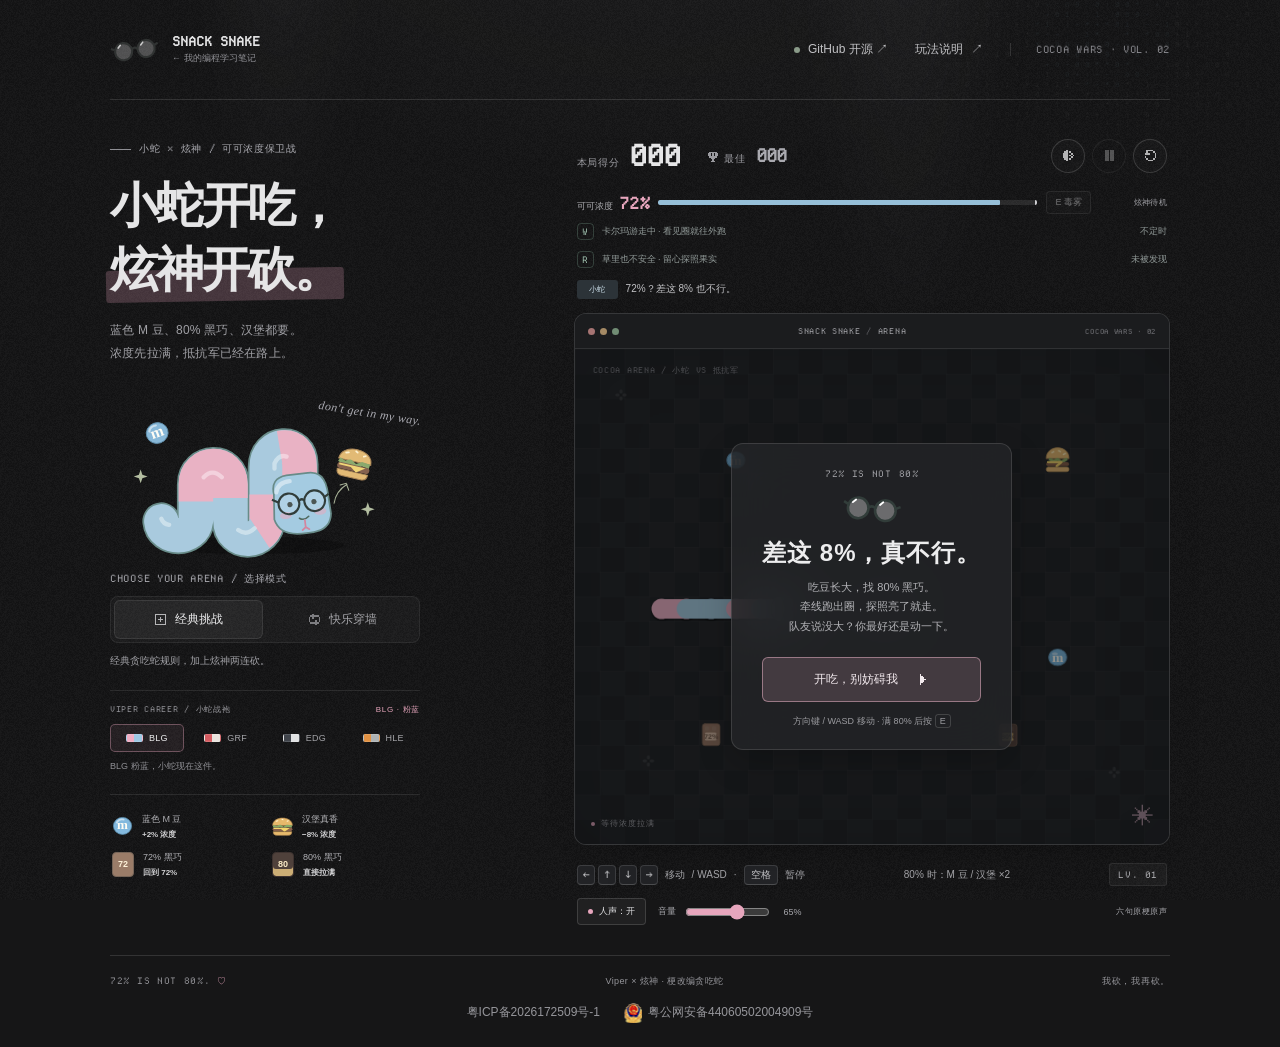
==== commit 62ea1368: "Open the game at the site root and add public security registration" ====
--- a/play/index.html
+++ b/play/index.html
@@ -5,7 +5,7 @@
 <meta name="viewport" content="width=device-width,initial-scale=1,viewport-fit=cover">
 <meta name="theme-color" content="#161617">
 <meta name="description" content="Viper × 炫神梗改编贪吃蛇：蓝色M豆、72%与80%黑巧、汉堡、毒雾护盾、抵抗军两连砍、卡尔玛牵线与小天潘森跳大。">
-<link rel="canonical" href="https://viper3.icu/play/">
+<link rel="canonical" href="https://viper3.icu/">
 <link rel="icon" type="image/svg+xml" href="./favicon.svg">
 <link rel="shortcut icon" href="./favicon.svg">
 <title>粉蓝蛇蛇 · 浓度不够，炫神来凑</title>
@@ -63,7 +63,7 @@
 .primary-btn{border-color:color-mix(in srgb,var(--accent) 45%,#ffffff20);background:color-mix(in srgb,var(--accent) 16%,#242528);color:#f2e9ed;border-radius:6px;box-shadow:none}.primary-btn:hover{background:color-mix(in srgb,var(--accent) 23%,#242528);box-shadow:none;transform:translateY(-2px)}.start-hint{color:#9c9ca1}.start-hint kbd{border-color:#ffffff27}.board-top-note{color:#85858a}.corner-flower{color:color-mix(in srgb,var(--accent) 47%,#77777d)}.board-status{color:#a3a3a8}.board-status .status-dot{background:var(--accent)}
 .under-board{padding-top:18px}.control-hint,.under-note{color:#a4a4a8}.under-note em{color:var(--accent)}.keys kbd{font-family:var(--font-mono);color:#c5c5c8;background:#222326;border:1px solid #ffffff20;border-bottom-color:#ffffff31}.level-pill{font-family:var(--font-mono);border-radius:3px;background:#ffffff0a;color:#b4b4b8;border:1px solid #ffffff13}
 .audio-controls{color:#a7a7ac}.voice-toggle{border-color:#ffffff24;color:#c5c5c9;border-radius:4px}.voice-toggle[aria-pressed=true]{background:#ffffff0b;color:#e0e0e2}.voice-toggle i{background:#77777d}.voice-toggle[aria-pressed=true] i{background:var(--accent)}.voice-toggle.speaking{border-color:color-mix(in srgb,var(--accent-2) 55%,transparent);background:#ffffff0b}.audio-controls input{accent-color:var(--accent)}
-.footer{color:#96969b;flex-wrap:wrap;gap:14px}.footer b{color:var(--accent)}.icp-record{flex-basis:100%;text-align:center;color:inherit;text-decoration:none;font-size:12px;line-height:1.7;letter-spacing:0}.icp-record:hover{text-decoration:underline;text-underline-offset:3px}
+.footer{color:#96969b;flex-wrap:wrap;gap:14px}.footer b{color:var(--accent)}.registration-links{flex-basis:100%;display:flex;justify-content:center;align-items:center;flex-wrap:wrap;gap:10px 24px;font-size:12px;line-height:1.7;letter-spacing:0}.registration-links a{display:inline-flex;align-items:center;gap:6px;max-width:100%;white-space:nowrap;color:inherit;text-decoration:none}.registration-links a:hover{text-decoration:underline;text-underline-offset:3px}.police-record img{display:block;width:18px;height:20px;flex-shrink:0}
 .toast{background:#242528ed;border:1px solid #ffffff20;backdrop-filter:blur(18px);border-radius:6px}
 .karma-hud,.pantheon-hud{display:flex;align-items:center;gap:8px;min-height:23px;margin:5px 0 1px;color:#929b99;font-size:9px}.karma-mark{width:17px;height:17px;display:grid;place-items:center;border:1px solid #8ab9a144;border-radius:4px;color:#a7cab7;font:9px var(--font-mono)}.pantheon-hud[data-phase=reveal]{color:#b7d8cb}.pantheon-hud[data-phase=warning]{color:#e4c195}.pantheon-hud[data-phase=landing]{color:#e3b18e}.board-frame.skyfall{border-color:#c7a07899}.speaker.teammate{background:#91b1ce1a;color:#b3cddd}.karma-hud[data-phase=tether]{color:#b6dac7}.karma-hud[data-phase=rooted]{color:#dfb3db}.karma-hud[data-phase=rooted] .karma-mark{border-color:#cba1ce66;color:#dfb3db}.karma-timer{margin-left:auto;font:9px var(--font-mono);color:inherit;white-space:nowrap}.board-frame.rooted{border-color:#b78cb1aa}.speaker.karma{background:#82b59a1c;color:#bad5c4}
 @media(max-width:780px){.karma-hud,.pantheon-hud{font-size:8px;gap:6px;margin-top:3px}.karma-timer{font-size:8px}.control-hint{flex-shrink:0}.control-hint .keys,.control-hint>span{display:none}.control-hint:after{content:'滑动棋盘 / 下方方向键';font-size:9px;white-space:nowrap}.level-pill{white-space:nowrap;flex-shrink:0}}
@@ -89,7 +89,7 @@
 </defs></svg>
 <div class="shell">
  <header class="topbar">
-  <a class="brand" href="https://viper3.icu/" aria-label="返回我的编程学习笔记"><svg class="brand-mark" aria-hidden="true"><use href="#glasses"/></svg><div class="brand-name">SNACK SNAKE<br><span>← 我的编程学习笔记</span></div></a>
+  <a class="brand" href="/notebook/" aria-label="打开我的编程学习笔记"><svg class="brand-mark" aria-hidden="true"><use href="#glasses"/></svg><div class="brand-name">SNACK SNAKE<br><span>← 我的编程学习笔记</span></div></a>
   <div class="top-right"><a class="open-tag" href="https://github.com/Cass-ette/snack-snake" target="_blank" rel="noopener noreferrer" style="color:inherit;text-decoration:none"><i></i> GitHub 开源 ↗</a><button class="text-btn" id="helpBtn">玩法说明 <span aria-hidden="true">↗</span></button><span class="edition">COCOA WARS · VOL. 02</span></div>
  </header>
  <main class="layout">
@@ -160,7 +160,7 @@
    <div class="dpad" role="group" aria-label="触屏方向键"><button data-dir="up" aria-label="向上">↑</button><button data-dir="left" aria-label="向左">←</button><button data-dir="down" aria-label="向下">↓</button><button data-dir="right" aria-label="向右">→</button><button class="mobile-power" id="mobilePower" aria-label="释放毒雾" disabled>毒雾 E</button></div>
   </section>
  </main>
- <footer class="footer"><span class="english">72% IS NOT 80%. <b>♡</b></span><span>Viper × 炫神 · 梗改编贪吃蛇</span><span class="english">我砍，我再砍。</span><a class="icp-record" href="https://beian.miit.gov.cn/" target="_blank" rel="noopener noreferrer">粤ICP备2026172509号-1</a></footer>
+ <footer class="footer"><span class="english">72% IS NOT 80%. <b>♡</b></span><span>Viper × 炫神 · 梗改编贪吃蛇</span><span class="english">我砍，我再砍。</span><div class="registration-links"><a class="icp-record" href="https://beian.miit.gov.cn/" target="_blank" rel="noopener noreferrer">粤ICP备2026172509号-1</a><a class="police-record" href="https://beian.mps.gov.cn/#/query/webSearch?code=44060502004909" target="_blank" rel="noopener noreferrer"><img src="[data-uri]" width="18" height="20" alt="" loading="lazy" decoding="async"><span>粤公网安备44060502004909号</span></a></div></footer>
 </div>
 <dialog id="helpDialog" aria-labelledby="helpTitle"><div class="dialog-top"><h2 id="helpTitle">小蛇 × 炫神：开吃指南</h2><button class="icon-btn" id="closeHelp" aria-label="关闭玩法说明">×</button></div><p>核心还是贪吃蛇：吃东西长大，方向键转弯，避开墙和自己。小蛇攒浓度开毒雾；炫神会先标出一横一竖，再连砍两次。卡尔玛也会时不时来牵线；探照果实照到你后，别信“潘森没大”，快离开金色落点。</p><ul class="rules"><li>方向键 / WASD<span>控制方向</span></li><li>空格 / P<span>暂停、继续</span></li><li>R<span>重新开始</span></li><li>蓝色 M 豆<span>+10 分、+2% 浓度</span></li><li>72% / 80% 黑巧<span>+10 / +20 分，设为该浓度</span></li><li>汉堡<span>+30 分，浓度减 8%</span></li><li>满 80% 的下一口<span>M 豆、汉堡分数翻倍</span></li><li>E / 点击毒雾<span>消耗 8% 浓度，挡斧头约 4 秒</span></li><li>炫神两连砍<span>橙线预告；只判定蛇头</span></li><li>蛇头挨砍<span>扣最多 20 分、掉最多 3 节尾巴</span></li><li>卡尔玛 W 牵线<span>2 秒内跑出圆圈就断链</span></li><li>没能及时挣脱<span>定身约 1.4 秒，斧头照常出</span></li><li>探照果实照到蛇<span>位置暴露，小心小天跳大</span></li><li>潘森金色落点<span>1.8 秒内离开；毒雾能挡落地</span></li><li>出场节奏<span>有冷却、空窗越久越容易来</span></li><li>经典挑战<span>碰墙或咬到自己会结束</span></li><li>快乐穿墙<span>穿过边界，仍要避开自己</span></li></ul><p class="small-copy">挨砍还会掉 8% 浓度，最短保留 3 节。毒雾能挡斧头和潘森落地，不能挡卡尔玛牵线，也不能免除撞墙或撞自己的惩罚。卡尔玛本身不挡路；定身时仍能提前按方向，恢复后转弯。潘森落地只判定蛇头，命中损失最多 20 分、3 节尾巴和 8% 浓度。牵线与跳大不会同时起手，所有预警都跟着暂停一起停。手机支持滑动和方向键；每吃 4 份食物会稍微加速。</p><fieldset class="voice-samples"><legend>原声试听 · 点一句，听一句</legend><div><button data-voice="interfere">不要妨碍我</button><button data-voice="poison">我的毒没有解药</button><button data-voice="protect">我不是为了抵抗…</button><button data-voice="kenchana">肯恰那</button><button data-voice="cut">我砍！</button><button data-voice="cutAgain">我再砍！</button></div><p>吃到满浓度、释放毒雾和炫神出招时，会自动触发相应台词。音效与人声默认开启，各自可以单独关闭。第一次点“开吃”后浏览器才允许播放声音。<br>原声剪自你选的<a href="https://www.bilibili.com/video/BV18YbV6FECh/" target="_blank" rel="noopener noreferrer">「茉子不是茉」混剪 ↗</a>，保留片段中的背景音。</p></fieldset><details class="meme-notes"><summary>梗从哪来：为什么这两边会对上？</summary><p>蛇方对应 Viper：巧克力与蓝色 M 豆、汉堡反差，以及借《无畏契约》同名角色薇蝮语音拼接的“我的毒没有解药”“不要妨碍我”。炫神一方在二创里是抵抗军，用“保护大家”和“我砍，我再砍”回应；“肯恰那”是这套混剪的蛇方洗脑段落。</p><p>游戏机制和对白组合为夸张改编，角色语音、二创台词不等于选手原话。</p><p>小蛇的战袍按 Viper 的队伍经历换色：BLG 粉蓝、Griffin 红白、EDG 黑白、HLE 橙灰。Griffin 是他崭露头角的队伍，EDG 是 2021 世界赛夺冠的那一站，HLE 也有他的两段经历。切颜色随时都行，不影响分数和进度。</p><p>卡尔玛牵线取自“一分钟被线杀”的新梗：BLG 对 MKOI 的开局下路片段里，对方卡尔玛参与控制，Viper 很早阵亡。游戏把卡尔玛 W 改成了跑出圈断链、留在圈里定身。</p><p>探照果实和潘森跳大取自 TES 对 BLG 的相关片段；“队友说没大”来自 Viper 赛后采访的讨论。潘森 R 被打断后返还冷却，是解说与网友提出的报错信息原因推测。</p><a href="https://www.bilibili.com/video/BV1k1xP6EEbE/" target="_blank" rel="noopener noreferrer">探照果实后的潘森跳大 ↗</a><a href="https://www.bilibili.com/video/BV1tsxe65ERN/" target="_blank" rel="noopener noreferrer">“潘森没大”的采访与讨论 ↗</a><a href="https://www.bilibili.com/video/BV1QGHA67EMM/" target="_blank" rel="noopener noreferrer">开局下路片段 ↗</a><a href="https://www.bilibili.com/video/BV18YbV6FECh/" target="_blank" rel="noopener noreferrer">双方对白的二创出处 ↗</a><a href="https://www.bilibili.com/video/BV1Lh411577B/" target="_blank" rel="noopener noreferrer">薇蝮角色语音 ↗</a><a href="https://weibo.com/5794519372/5066950486790195" target="_blank" rel="noopener noreferrer">80% 巧克力梗的当时报道 ↗</a></details><button class="primary-btn" id="gotIt">知道了，去开饭</button></dialog>
 <div id="toast" class="toast" role="status" aria-live="polite"></div><div id="announcement" role="status" aria-live="polite" style="position:absolute;width:1px;height:1px;overflow:hidden;clip-path:inset(50%)"></div>
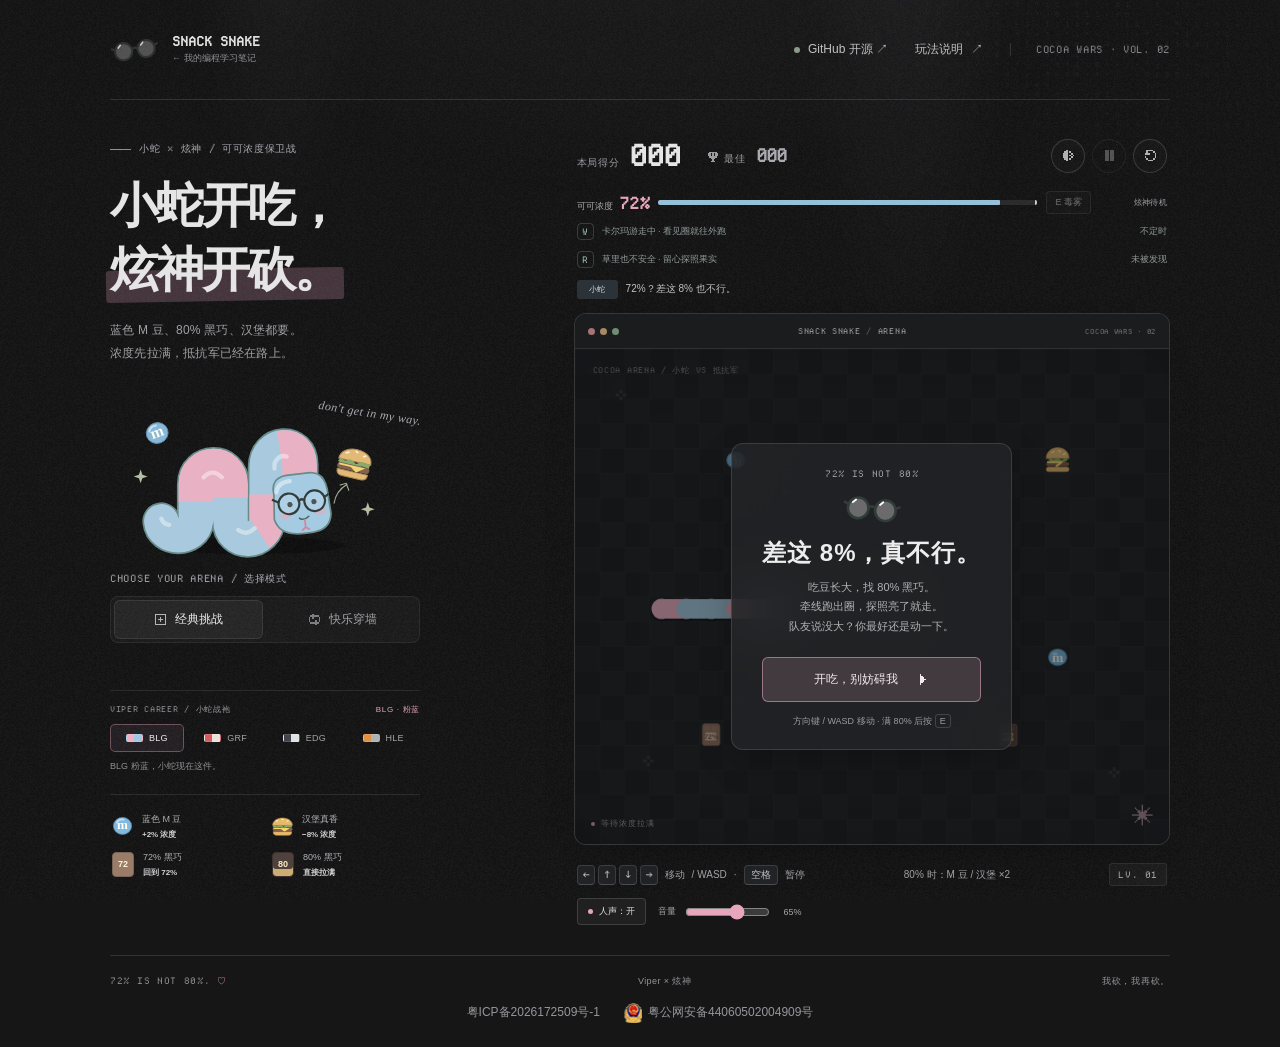
==== commit fbe46bab: "Remove three descriptive labels from the game page" ====
--- a/play/index.html
+++ b/play/index.html
@@ -4,7 +4,7 @@
 <meta charset="UTF-8">
 <meta name="viewport" content="width=device-width,initial-scale=1,viewport-fit=cover">
 <meta name="theme-color" content="#161617">
-<meta name="description" content="Viper × 炫神梗改编贪吃蛇：蓝色M豆、72%与80%黑巧、汉堡、毒雾护盾、抵抗军两连砍、卡尔玛牵线与小天潘森跳大。">
+<meta name="description" content="Viper × 炫神：蓝色M豆、72%与80%黑巧、汉堡、毒雾护盾、抵抗军两连砍、卡尔玛牵线与小天潘森跳大。">
 <link rel="canonical" href="https://viper3.icu/">
 <link rel="icon" type="image/svg+xml" href="./favicon.svg">
 <link rel="shortcut icon" href="./favicon.svg">
@@ -122,7 +122,7 @@
    <div class="mode-box"><div class="mode-label">CHOOSE YOUR ARENA / 选择模式</div><div class="modes" role="group" aria-label="游戏模式">
     <button class="mode" data-mode="classic" aria-pressed="true"><svg viewBox="0 0 20 20"><rect x="3" y="3" width="14" height="14" rx="3"/><path d="M7 10h6m-2-2 2 2-2 2"/></svg>经典挑战</button>
     <button class="mode" data-mode="wrap" aria-pressed="false"><svg viewBox="0 0 20 20"><path d="M3 7h10a4 4 0 0 1 0 8H7M6 4 3 7l3 3m4 2-3 3 3 3"/></svg>快乐穿墙</button>
-   </div><p class="mode-note" id="modeNote">经典贪吃蛇规则，加上炫神两连砍。</p></div>
+   </div><p class="mode-note" id="modeNote"></p></div>
    <div class="palette-box">
     <div class="palette-heading"><span>VIPER CAREER / 小蛇战袍</span><span class="palette-current" id="paletteCurrent">BLG · 粉蓝</span></div>
     <div class="palette-options" role="group" aria-label="选择小蛇配色">
@@ -156,11 +156,11 @@
     <div class="overlay" id="overlay"><div class="start-card"><div class="tiny-title" id="cardEyebrow">72% IS NOT 80%</div><svg class="card-glasses" aria-hidden="true"><use href="#glasses"/></svg><h2 id="cardTitle">差这 8%，真不行。</h2><p class="overlay-copy" id="cardCopy">吃豆长大，找 80% 黑巧。<br>牵线跑出圈，探照亮了就走。<br>队友说没大？你最好还是动一下。</p><button class="primary-btn" id="startBtn"><span id="startLabel">开吃</span><svg class="fill" viewBox="0 0 16 16" aria-hidden="true"><path d="m5 2 8 6-8 6Z"/></svg></button><p class="start-hint" id="startHint">也可以按 <kbd>空格</kbd> 开始 · 方向键 / WASD 移动</p></div></div>
    </div></div>
    <div class="under-board"><div class="control-hint"><div class="keys"><kbd>←</kbd><kbd>↑</kbd><kbd>↓</kbd><kbd>→</kbd></div><span>移动</span><span class="wasd">/ WASD</span><span>·</span><div class="keys"><kbd style="width:34px">空格</kbd></div><span>暂停</span></div><span class="under-note" id="snackCount">80% 浓度时，<em>M 豆 / 汉堡 ×2</em></span><span class="level-pill" id="level">LV. 01</span></div>
-   <div class="audio-controls" role="group" aria-label="人声设置"><button class="voice-toggle" id="voiceBtn" aria-label="关闭原梗人声" aria-pressed="true"><i aria-hidden="true"></i><span id="voiceLabel">人声：开</span></button><label for="voiceVolume">音量 <input id="voiceVolume" type="range" min="0" max="100" value="65" aria-label="人声音量"></label><output for="voiceVolume" id="volumeValue">65%</output><span class="voice-caption" id="voiceCaption">六句原梗原声</span></div>
+   <div class="audio-controls" role="group" aria-label="人声设置"><button class="voice-toggle" id="voiceBtn" aria-label="关闭原梗人声" aria-pressed="true"><i aria-hidden="true"></i><span id="voiceLabel">人声：开</span></button><label for="voiceVolume">音量 <input id="voiceVolume" type="range" min="0" max="100" value="65" aria-label="人声音量"></label><output for="voiceVolume" id="volumeValue">65%</output><span class="voice-caption" id="voiceCaption"></span></div>
    <div class="dpad" role="group" aria-label="触屏方向键"><button data-dir="up" aria-label="向上">↑</button><button data-dir="left" aria-label="向左">←</button><button data-dir="down" aria-label="向下">↓</button><button data-dir="right" aria-label="向右">→</button><button class="mobile-power" id="mobilePower" aria-label="释放毒雾" disabled>毒雾 E</button></div>
   </section>
  </main>
- <footer class="footer"><span class="english">72% IS NOT 80%. <b>♡</b></span><span>Viper × 炫神 · 梗改编贪吃蛇</span><span class="english">我砍，我再砍。</span><div class="registration-links"><a class="icp-record" href="https://beian.miit.gov.cn/" target="_blank" rel="noopener noreferrer">粤ICP备2026172509号-1</a><a class="police-record" href="https://beian.mps.gov.cn/#/query/webSearch?code=44060502004909" target="_blank" rel="noopener noreferrer"><img src="[data-uri]" width="18" height="20" alt="" loading="lazy" decoding="async"><span>粤公网安备44060502004909号</span></a></div></footer>
+ <footer class="footer"><span class="english">72% IS NOT 80%. <b>♡</b></span><span>Viper × 炫神</span><span class="english">我砍，我再砍。</span><div class="registration-links"><a class="icp-record" href="https://beian.miit.gov.cn/" target="_blank" rel="noopener noreferrer">粤ICP备2026172509号-1</a><a class="police-record" href="https://beian.mps.gov.cn/#/query/webSearch?code=44060502004909" target="_blank" rel="noopener noreferrer"><img src="[data-uri]" width="18" height="20" alt="" loading="lazy" decoding="async"><span>粤公网安备44060502004909号</span></a></div></footer>
 </div>
 <dialog id="helpDialog" aria-labelledby="helpTitle"><div class="dialog-top"><h2 id="helpTitle">小蛇 × 炫神：开吃指南</h2><button class="icon-btn" id="closeHelp" aria-label="关闭玩法说明">×</button></div><p>核心还是贪吃蛇：吃东西长大，方向键转弯，避开墙和自己。小蛇攒浓度开毒雾；炫神会先标出一横一竖，再连砍两次。卡尔玛也会时不时来牵线；探照果实照到你后，别信“潘森没大”，快离开金色落点。</p><ul class="rules"><li>方向键 / WASD<span>控制方向</span></li><li>空格 / P<span>暂停、继续</span></li><li>R<span>重新开始</span></li><li>蓝色 M 豆<span>+10 分、+2% 浓度</span></li><li>72% / 80% 黑巧<span>+10 / +20 分，设为该浓度</span></li><li>汉堡<span>+30 分，浓度减 8%</span></li><li>满 80% 的下一口<span>M 豆、汉堡分数翻倍</span></li><li>E / 点击毒雾<span>消耗 8% 浓度，挡斧头约 4 秒</span></li><li>炫神两连砍<span>橙线预告；只判定蛇头</span></li><li>蛇头挨砍<span>扣最多 20 分、掉最多 3 节尾巴</span></li><li>卡尔玛 W 牵线<span>2 秒内跑出圆圈就断链</span></li><li>没能及时挣脱<span>定身约 1.4 秒，斧头照常出</span></li><li>探照果实照到蛇<span>位置暴露，小心小天跳大</span></li><li>潘森金色落点<span>1.8 秒内离开；毒雾能挡落地</span></li><li>出场节奏<span>有冷却、空窗越久越容易来</span></li><li>经典挑战<span>碰墙或咬到自己会结束</span></li><li>快乐穿墙<span>穿过边界，仍要避开自己</span></li></ul><p class="small-copy">挨砍还会掉 8% 浓度，最短保留 3 节。毒雾能挡斧头和潘森落地，不能挡卡尔玛牵线，也不能免除撞墙或撞自己的惩罚。卡尔玛本身不挡路；定身时仍能提前按方向，恢复后转弯。潘森落地只判定蛇头，命中损失最多 20 分、3 节尾巴和 8% 浓度。牵线与跳大不会同时起手，所有预警都跟着暂停一起停。手机支持滑动和方向键；每吃 4 份食物会稍微加速。</p><fieldset class="voice-samples"><legend>原声试听 · 点一句，听一句</legend><div><button data-voice="interfere">不要妨碍我</button><button data-voice="poison">我的毒没有解药</button><button data-voice="protect">我不是为了抵抗…</button><button data-voice="kenchana">肯恰那</button><button data-voice="cut">我砍！</button><button data-voice="cutAgain">我再砍！</button></div><p>吃到满浓度、释放毒雾和炫神出招时，会自动触发相应台词。音效与人声默认开启，各自可以单独关闭。第一次点“开吃”后浏览器才允许播放声音。<br>原声剪自你选的<a href="https://www.bilibili.com/video/BV18YbV6FECh/" target="_blank" rel="noopener noreferrer">「茉子不是茉」混剪 ↗</a>，保留片段中的背景音。</p></fieldset><details class="meme-notes"><summary>梗从哪来：为什么这两边会对上？</summary><p>蛇方对应 Viper：巧克力与蓝色 M 豆、汉堡反差，以及借《无畏契约》同名角色薇蝮语音拼接的“我的毒没有解药”“不要妨碍我”。炫神一方在二创里是抵抗军，用“保护大家”和“我砍，我再砍”回应；“肯恰那”是这套混剪的蛇方洗脑段落。</p><p>游戏机制和对白组合为夸张改编，角色语音、二创台词不等于选手原话。</p><p>小蛇的战袍按 Viper 的队伍经历换色：BLG 粉蓝、Griffin 红白、EDG 黑白、HLE 橙灰。Griffin 是他崭露头角的队伍，EDG 是 2021 世界赛夺冠的那一站，HLE 也有他的两段经历。切颜色随时都行，不影响分数和进度。</p><p>卡尔玛牵线取自“一分钟被线杀”的新梗：BLG 对 MKOI 的开局下路片段里，对方卡尔玛参与控制，Viper 很早阵亡。游戏把卡尔玛 W 改成了跑出圈断链、留在圈里定身。</p><p>探照果实和潘森跳大取自 TES 对 BLG 的相关片段；“队友说没大”来自 Viper 赛后采访的讨论。潘森 R 被打断后返还冷却，是解说与网友提出的报错信息原因推测。</p><a href="https://www.bilibili.com/video/BV1k1xP6EEbE/" target="_blank" rel="noopener noreferrer">探照果实后的潘森跳大 ↗</a><a href="https://www.bilibili.com/video/BV1tsxe65ERN/" target="_blank" rel="noopener noreferrer">“潘森没大”的采访与讨论 ↗</a><a href="https://www.bilibili.com/video/BV1QGHA67EMM/" target="_blank" rel="noopener noreferrer">开局下路片段 ↗</a><a href="https://www.bilibili.com/video/BV18YbV6FECh/" target="_blank" rel="noopener noreferrer">双方对白的二创出处 ↗</a><a href="https://www.bilibili.com/video/BV1Lh411577B/" target="_blank" rel="noopener noreferrer">薇蝮角色语音 ↗</a><a href="https://weibo.com/5794519372/5066950486790195" target="_blank" rel="noopener noreferrer">80% 巧克力梗的当时报道 ↗</a></details><button class="primary-btn" id="gotIt">知道了，去开饭</button></dialog>
 <div id="toast" class="toast" role="status" aria-live="polite"></div><div id="announcement" role="status" aria-live="polite" style="position:absolute;width:1px;height:1px;overflow:hidden;clip-path:inset(50%)"></div>
@@ -505,7 +505,7 @@
  const on=voice.enabled,playing=Boolean(voice.current&&!voice.held&&!voice.player.paused);
  $('voiceBtn').setAttribute('aria-pressed',String(on));$('voiceBtn').setAttribute('aria-label',on?'关闭原梗人声':'开启原梗人声');
  $('voiceBtn').classList.toggle('speaking',playing);$('voiceLabel').textContent=on?'人声：开':'人声：关';
- $('voiceCaption').textContent=playing?voiceClips[voice.current.key].label:voice.held&&voice.current?'人声已暂停':'六句原梗原声';
+ $('voiceCaption').textContent=playing?voiceClips[voice.current.key].label:voice.held&&voice.current?'人声已暂停':'';
 }
 $('voicePlayer').addEventListener('playing',syncVoice);
 function speak(key,options){voice.play(key,options)}
@@ -688,7 +688,7 @@
 });
 $('voiceVolume').addEventListener('input',event=>{const value=Number(event.target.value);voice.setVolume(value/100);$('volumeValue').textContent=value+'%'});
 document.querySelectorAll('[data-voice]').forEach(button=>button.addEventListener('click',()=>{voice.setEnabled(true);speak(button.dataset.voice,{priority:10,interrupt:true})}));
-document.querySelectorAll('.mode').forEach(b=>b.addEventListener('click',()=>{if(['running','paused'].includes(e.status))return;e.mode=b.dataset.mode;$('modeNote').textContent=e.mode==='wrap'?'可以穿墙，斧头照砍，毒雾照开。':'经典贪吃蛇规则，加上炫神两连砍。';reset(false)}));
+document.querySelectorAll('.mode').forEach(b=>b.addEventListener('click',()=>{if(['running','paused'].includes(e.status))return;e.mode=b.dataset.mode;$('modeNote').textContent=e.mode==='wrap'?'可以穿墙，斧头照砍，毒雾照开。':'';reset(false)}));
 document.querySelectorAll('.palette-option[data-palette]').forEach(button=>button.addEventListener('click',()=>applyPalette(button.dataset.palette,true)));
 const keyDirs={ArrowUp:'up',w:'up',W:'up',ArrowDown:'down',s:'down',S:'down',ArrowLeft:'left',a:'left',A:'left',ArrowRight:'right',d:'right',D:'right'};
 document.addEventListener('keydown',event=>{if($('helpDialog').open||event.altKey||event.ctrlKey||event.metaKey)return;const tag=event.target.tagName;if(['INPUT','TEXTAREA','SELECT'].includes(tag))return;if(event.key==='e'||event.key==='E'){event.preventDefault();if(!event.repeat)usePower();return}if(keyDirs[event.key]){event.preventDefault();steer(keyDirs[event.key]);return}if(event.code==='Space'||event.key==='p'||event.key==='P'){if(tag==='BUTTON'&&event.code==='Space')return;event.preventDefault();if(!event.repeat)togglePause()}else if(event.key==='r'||event.key==='R'){event.preventDefault();if(!event.repeat)reset(true)}});
